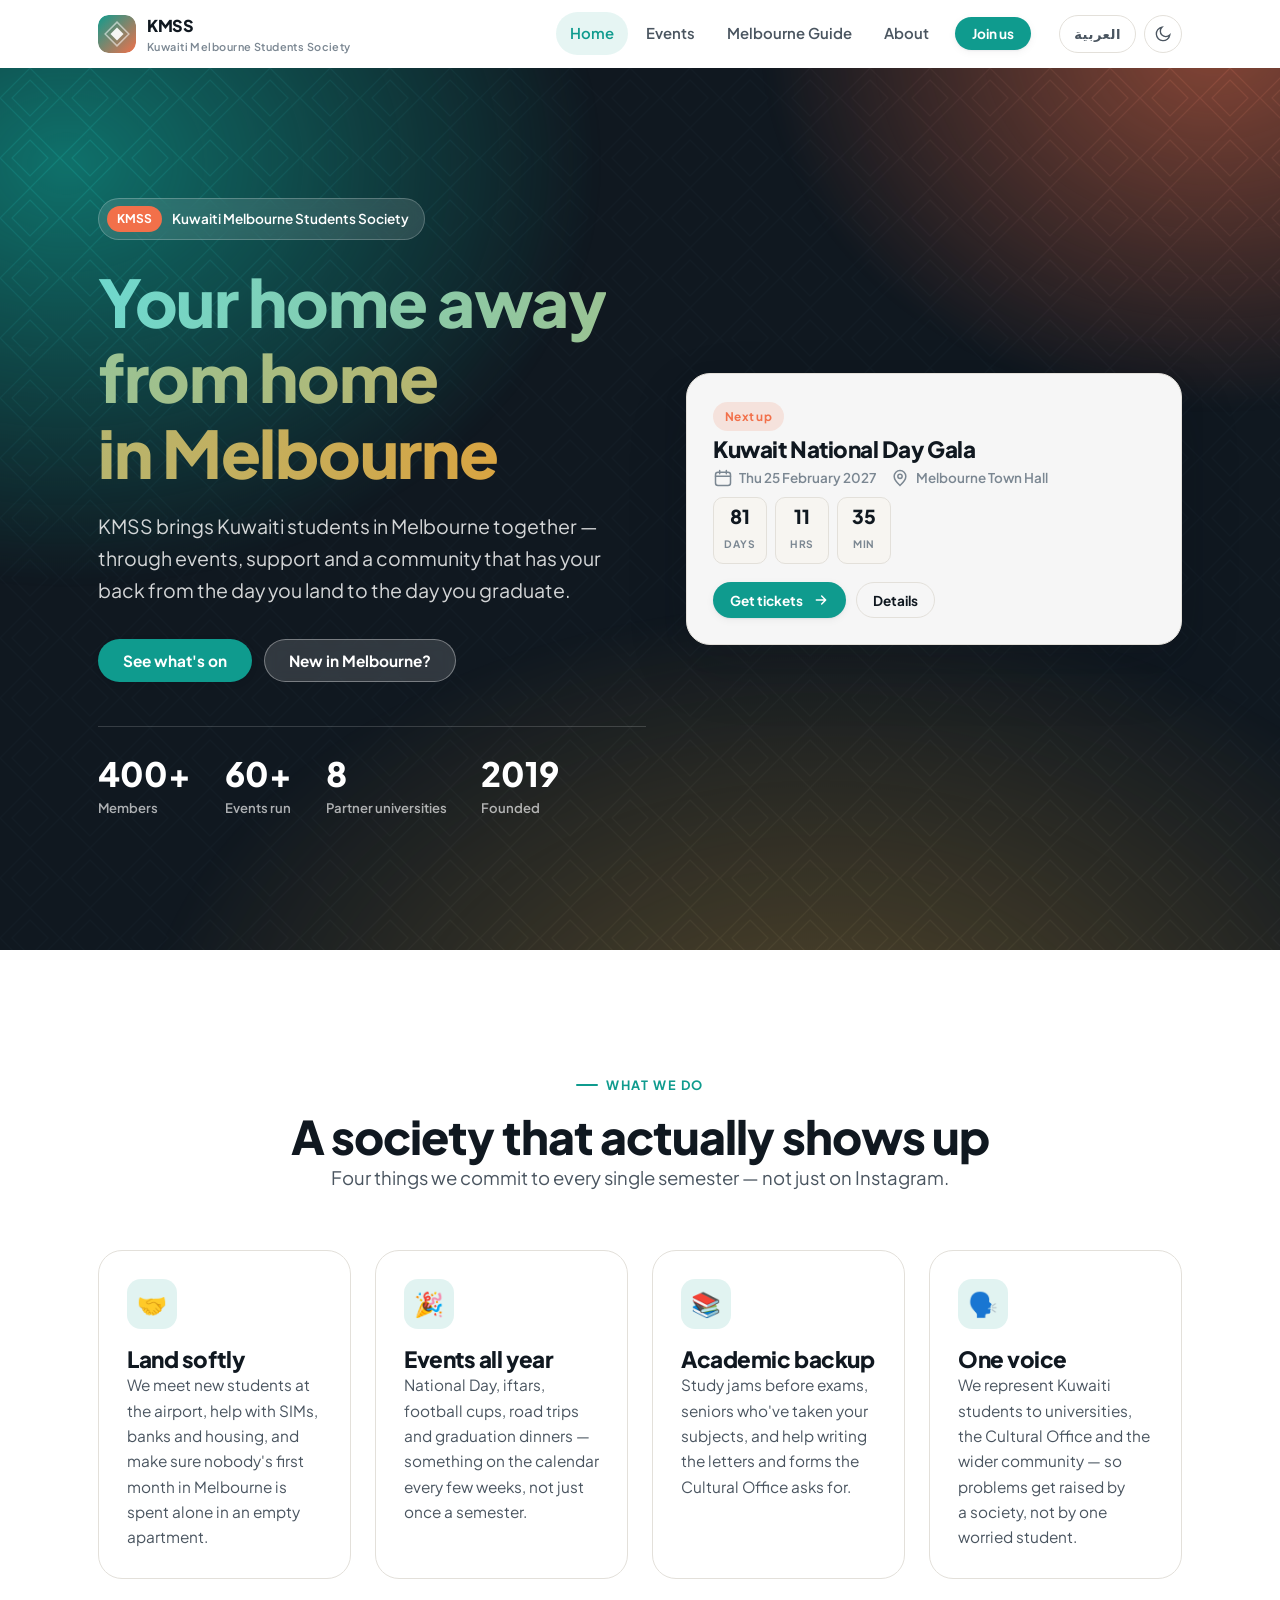
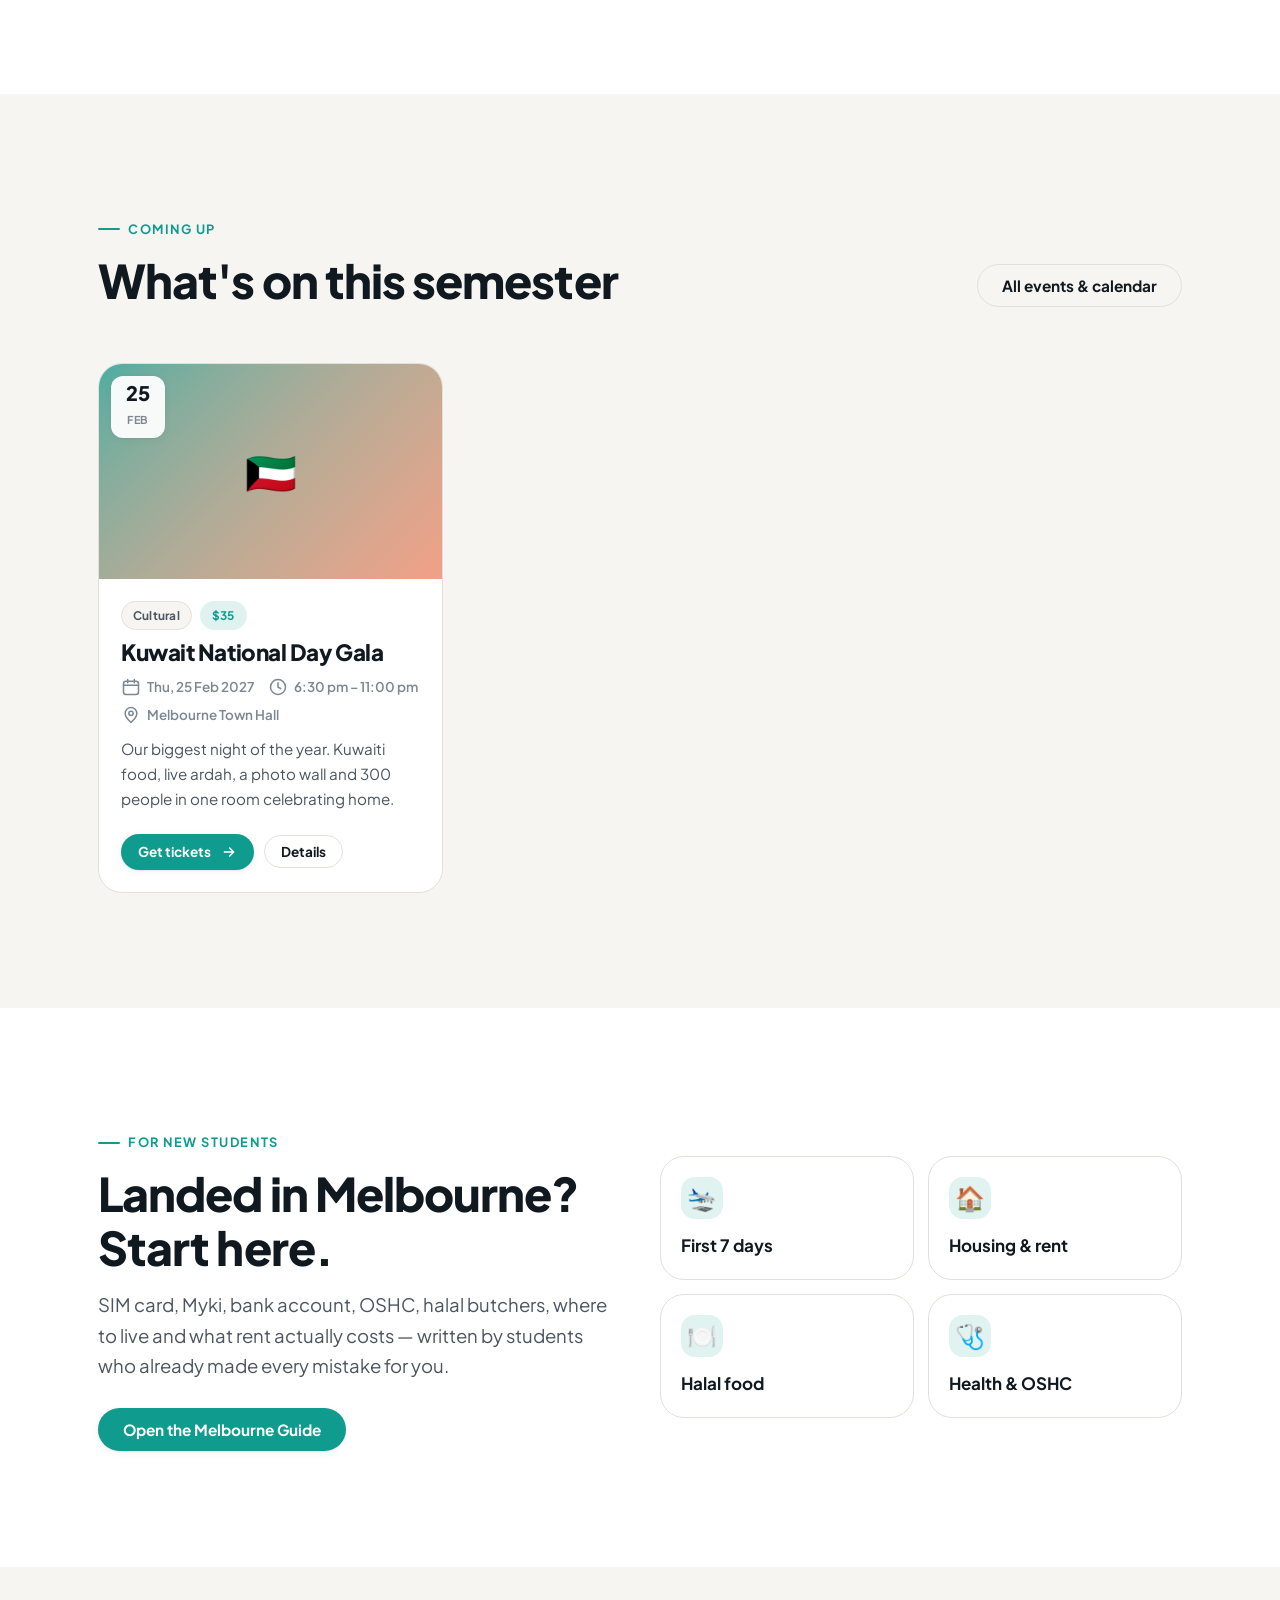
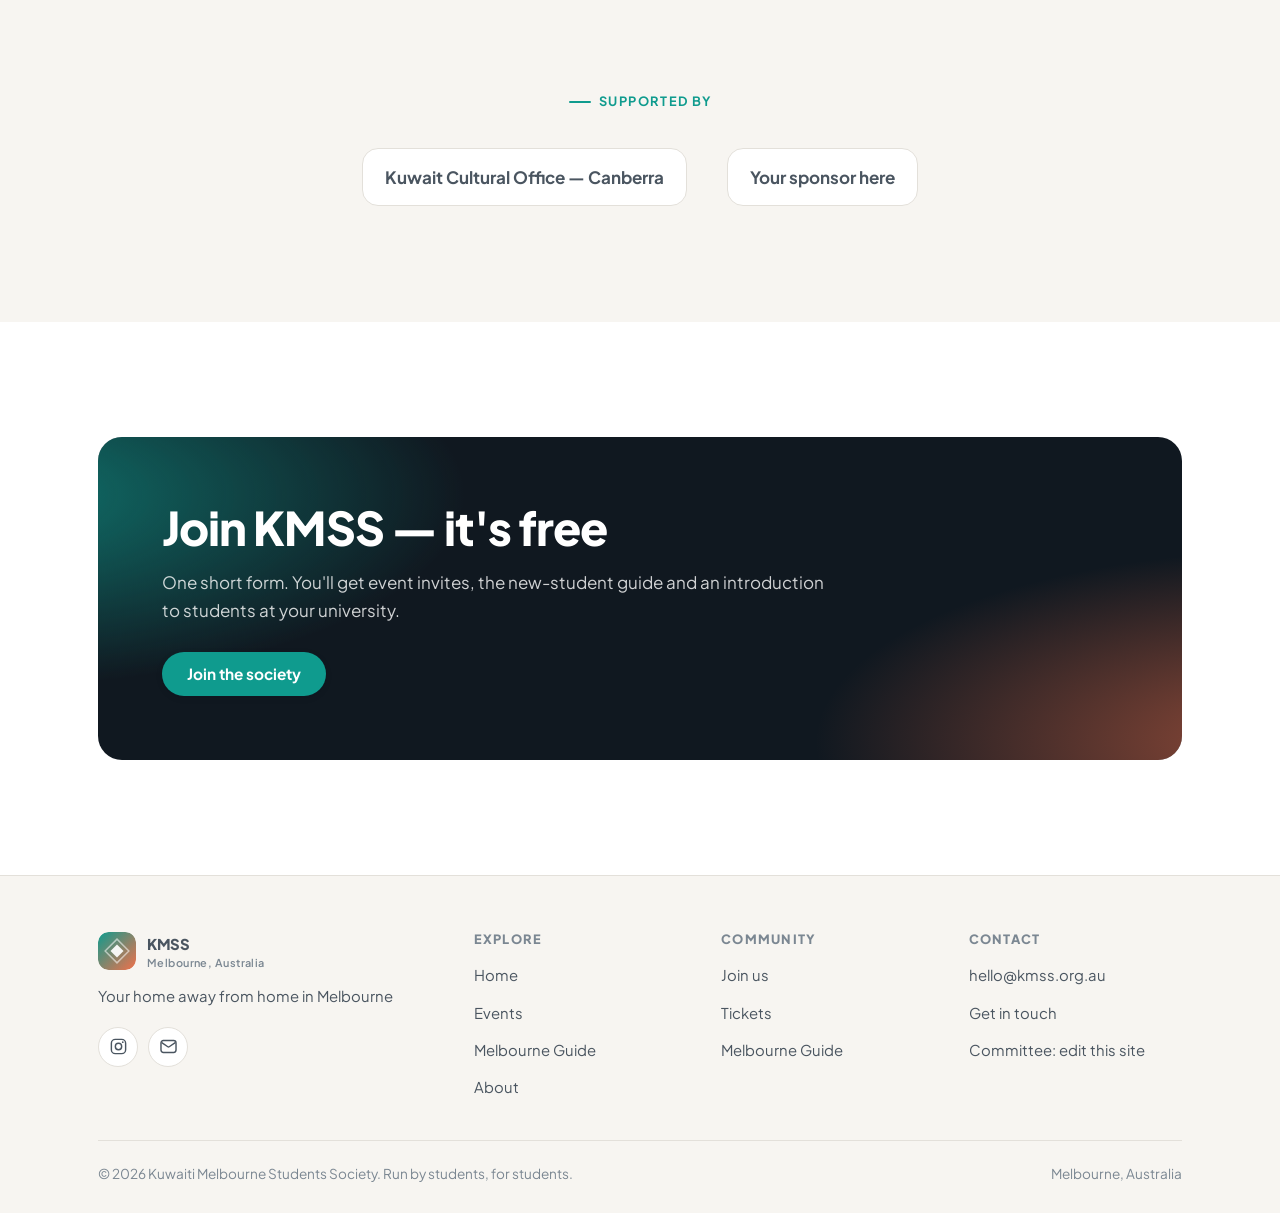
==== index.html @ f2359e79 "Build the KMSS society website A static, bilingual site for the Kuwaiti Melbourne Students Society, " ====
<!doctype html>
<html lang="en" dir="ltr">
<head>
<meta charset="utf-8">
<meta name="viewport" content="width=device-width, initial-scale=1">
<title>KMSS — Kuwaiti Melbourne Students Society</title>
<meta name="description" content="The official home of the Kuwaiti Melbourne Students Society. Events, tickets, and a full Melbourne survival guide for new Kuwaiti students.">
<meta name="theme-color" content="#0f9b8e">
<link rel="icon" href="assets/img/favicon.svg" type="image/svg+xml">
<meta property="og:type" content="website">
<meta property="og:title" content="KMSS — Kuwaiti Melbourne Students Society">
<meta property="og:description" content="Events, tickets and the Melbourne guide for Kuwaiti students. Your home away from home.">
<meta property="og:image" content="assets/img/og.svg">
<meta name="twitter:card" content="summary_large_image">
<link rel="preconnect" href="https://fonts.googleapis.com">
<link rel="preconnect" href="https://fonts.gstatic.com" crossorigin>
<link href="https://fonts.googleapis.com/css2?family=Plus+Jakarta+Sans:wght@400;600;700;800&family=IBM+Plex+Sans+Arabic:wght@400;500;600;700&display=swap" rel="stylesheet">
<link rel="stylesheet" href="assets/css/theme.css">
<link rel="stylesheet" href="assets/css/main.css">
<script>
  // Apply the saved dark/light choice before first paint so the page never flashes.
  document.documentElement.classList.add("js");
  try { var m = localStorage.getItem('kmss-theme'); if (m && m !== 'system') document.documentElement.setAttribute('data-theme', m);
        var l = localStorage.getItem('kmss-lang'); if (l) { document.documentElement.lang = l; document.documentElement.dir = l === 'ar' ? 'rtl' : 'ltr'; } } catch (e) {}
</script>
</head>
<body data-page="index">
<a class="skip" href="#main" data-i18n="nav.skip">Skip to content</a>
<header id="site-nav"></header>

<main id="main">

  <!-- ============================== HERO ============================== -->
  <section class="hero">
    <div class="hero__bg"></div>
    <div class="hero__pattern"></div>
    <div class="wrap hero__inner">
      <div>
        <span class="hero__pill"><b data-site="name">KMSS</b>
          <span data-site="fullName">Kuwaiti Melbourne Students Society</span></span>
        <h1 style="margin-top:24px">
          <span class="hl" data-site="tagline">Your home away from home in Melbourne</span>
        </h1>
        <p class="hero__lede" data-site="intro">
          KMSS brings Kuwaiti students in Melbourne together — through events, support and a community that has your back.
        </p>
        <div class="hero__cta">
          <a class="btn btn--primary" href="events.html" data-i18n="hero.cta1">See what's on</a>
          <a class="btn btn--light" href="guide.html" data-i18n="hero.cta2">New in Melbourne?</a>
        </div>
        <div class="hero__stats" id="hero-stats"></div>
      </div>
      <div class="hero__card" id="hero-next"></div>
    </div>
  </section>

  <!-- ============================ PILLARS ============================= -->
  <section class="section">
    <div class="wrap">
      <div class="section-head center">
        <span class="eyebrow" data-i18n="home.pillarsEyebrow">What we do</span>
        <h2 data-i18n="home.pillarsTitle">A society that actually shows up</h2>
        <p class="lede" data-i18n="home.pillarsLede">Four things we commit to every single semester.</p>
      </div>
      <div class="grid" id="pillars" style="grid-template-columns:repeat(auto-fit,minmax(250px,1fr))"></div>
    </div>
  </section>

  <!-- ======================== UPCOMING EVENTS ========================= -->
  <section class="section section--tint">
    <div class="wrap">
      <div class="section-head" style="display:flex;justify-content:space-between;align-items:flex-end;gap:20px;flex-wrap:wrap;max-width:none">
        <div style="max-width:56ch">
          <span class="eyebrow" data-i18n="home.upcomingEyebrow">Coming up</span>
          <h2 data-i18n="home.upcomingTitle">What's on this semester</h2>
        </div>
        <a class="btn btn--ghost" href="events.html" data-i18n="home.allEvents">All events &amp; calendar</a>
      </div>
      <div class="cards cards--3" id="home-events"></div>
    </div>
  </section>

  <!-- =========================== GUIDE TEASER ========================= -->
  <section class="section">
    <div class="wrap">
      <div class="grid reveal" style="grid-template-columns:repeat(auto-fit,minmax(300px,1fr));gap:40px;align-items:center">
        <div>
          <span class="eyebrow" data-i18n="home.guideEyebrow">For new students</span>
          <h2 data-i18n="home.guideTitle">Landed in Melbourne? Start here.</h2>
          <p class="lede" style="margin-top:16px" data-i18n="home.guideLede">
            SIM card, Myki, bank account, OSHC, halal butchers, where to live and what rent actually costs.
          </p>
          <a class="btn btn--primary" style="margin-top:26px" href="guide.html" data-i18n="home.guideCta">Open the Melbourne Guide</a>
        </div>
        <div class="grid" style="grid-template-columns:1fr 1fr;gap:14px">
          <div class="pillar" style="padding:20px"><div class="pillar__icon" style="width:42px;height:42px;margin-bottom:12px">🛬</div><b>First 7 days</b></div>
          <div class="pillar" style="padding:20px"><div class="pillar__icon" style="width:42px;height:42px;margin-bottom:12px">🏠</div><b>Housing &amp; rent</b></div>
          <div class="pillar" style="padding:20px"><div class="pillar__icon" style="width:42px;height:42px;margin-bottom:12px">🍽️</div><b>Halal food</b></div>
          <div class="pillar" style="padding:20px"><div class="pillar__icon" style="width:42px;height:42px;margin-bottom:12px">🩺</div><b>Health &amp; OSHC</b></div>
        </div>
      </div>
    </div>
  </section>

  <!-- ============================ SPONSORS ============================ -->
  <section class="section section--tint">
    <div class="wrap center">
      <span class="eyebrow" style="justify-content:center" data-i18n="home.sponsorsTitle">Supported by</span>
      <div class="sponsors" id="sponsors" style="margin-top:22px"></div>
    </div>
  </section>

  <!-- ============================== JOIN ============================== -->
  <section class="section" id="join">
    <div class="wrap">
      <div class="cta-band reveal">
        <h2 data-i18n="join.title">Join KMSS — it's free</h2>
        <p style="margin-top:14px" data-i18n="join.lede">One short form and you're in.</p>
        <div style="display:flex;gap:12px;flex-wrap:wrap;margin-top:28px">
          <a class="btn btn--primary" data-join-link target="_blank" rel="noopener" href="#" data-i18n="join.cta">Join the society</a>
          <a class="btn btn--light" data-wa-link target="_blank" rel="noopener" href="#" data-i18n="join.wa">WhatsApp group</a>
        </div>
      </div>
    </div>
  </section>

</main>

<footer id="site-footer"></footer>
<script src="assets/js/app.js"></script>
<script src="assets/js/pages.js"></script>
<script src="assets/js/events.js"></script>
</body>
</html>
---- assets/css/theme.css ----
/* ==========================================================================
   KMSS — THEME FILE
   --------------------------------------------------------------------------
   THIS IS THE ONLY FILE YOU NEED TO TOUCH TO RE-BRAND THE WHOLE SITE.
   Change a colour here and it updates every page, every button, every card.

   How to change a colour:
     1. Find the line you want below (they are all labelled).
     2. Replace the #hex code with yours.
     3. Save. Done — the whole site follows.

   Placeholder palette in use right now: deep "midnight" ink, Gulf teal,
   warm sand and a coral accent. Swap for your real brand colours anytime.
   ========================================================================== */

:root {
  /* ---- BRAND COLOURS -------------------------------------------------- */
  --brand:            #0f9b8e;   /* Main brand colour: buttons, links, highlights */
  --brand-dark:       #0a7a70;   /* Darker version, used for hover states        */
  --brand-light:      #6fd8cd;   /* Lighter version, used on dark backgrounds    */
  --accent:           #f2704a;   /* Accent / "fun" colour: badges, hover pops    */
  --accent-soft:      #ffe8e0;   /* Very light accent, for tinted backgrounds    */
  --sand:             #e9dfd0;   /* Warm neutral, section dividers & panels      */
  --gold:             #d9a441;   /* Small highlights: stars, "featured" tags     */

  /* ---- INK & SURFACES (light mode) ------------------------------------ */
  --ink:              #101820;   /* Main text colour            */
  --ink-soft:         #4a5560;   /* Secondary text / paragraphs */
  --ink-faint:        #7b8792;   /* Captions, meta, timestamps  */
  --deep:             #101820;   /* Always-dark panels (hero, call-to-action bands).
                                    Stays dark in BOTH light and dark mode.   */
  --surface:          #ffffff;   /* Page background             */
  --surface-2:        #f7f5f1;   /* Alternating section background */
  --surface-3:        #efece6;   /* Cards on tinted sections    */
  --line:             #e3e0da;   /* Borders and hairlines       */

  /* ---- TYPOGRAPHY ----------------------------------------------------- */
  --font-en: 'Plus Jakarta Sans', 'Segoe UI', system-ui, -apple-system, sans-serif;
  --font-ar: 'IBM Plex Sans Arabic', 'Segoe UI', Tahoma, sans-serif;
  --font-display: var(--font-en);   /* Headings */
  --font-body:    var(--font-en);   /* Body text */

  /* ---- SHAPE & DEPTH -------------------------------------------------- */
  --radius-sm: 10px;
  --radius:    16px;
  --radius-lg: 24px;
  --radius-pill: 999px;
  --shadow-sm: 0 1px 2px rgba(16, 24, 32, .06), 0 2px 8px rgba(16, 24, 32, .05);
  --shadow:    0 4px 12px rgba(16, 24, 32, .07), 0 12px 32px rgba(16, 24, 32, .07);
  --shadow-lg: 0 8px 24px rgba(16, 24, 32, .10), 0 24px 64px rgba(16, 24, 32, .12);
  --ring: 0 0 0 3px color-mix(in srgb, var(--brand) 28%, transparent);

  /* ---- LAYOUT --------------------------------------------------------- */
  --max: 1180px;              /* Max content width */
  --gutter: clamp(20px, 5vw, 48px);
  --section-y: clamp(64px, 9vw, 120px);
  --nav-h: 68px;

  /* ---- MOTION --------------------------------------------------------- */
  --ease: cubic-bezier(.22, .61, .36, 1);
  --dur: .28s;
}

/* ==========================================================================
   DARK MODE — automatically follows the visitor's device setting,
   and can be toggled with the moon button in the navbar.
   ========================================================================== */
:root[data-theme="dark"] {
  --brand:       #34c6b6;
  --brand-dark:  #1fa596;
  --brand-light: #8fe6db;
  --accent:      #ff8460;
  --accent-soft: #3a2620;
  --sand:        #2a2f36;
  --gold:        #e5b55c;

  --ink:         #f2f5f7;
  --ink-soft:    #b3bdc7;
  --ink-faint:   #7e8b97;
  --deep:        #070b11;
  --surface:     #0d1117;
  --surface-2:   #141a22;
  --surface-3:   #1b232d;
  --line:        #263040;

  --shadow-sm: 0 1px 2px rgba(0,0,0,.4);
  --shadow:    0 4px 14px rgba(0,0,0,.45);
  --shadow-lg: 0 16px 48px rgba(0,0,0,.55);
}

@media (prefers-color-scheme: dark) {
  :root:not([data-theme="light"]) {
    --brand:       #34c6b6;
    --brand-dark:  #1fa596;
    --brand-light: #8fe6db;
    --accent:      #ff8460;
    --accent-soft: #3a2620;
    --sand:        #2a2f36;
    --gold:        #e5b55c;

    --ink:         #f2f5f7;
    --ink-soft:    #b3bdc7;
    --ink-faint:   #7e8b97;
    --deep:        #070b11;
    --surface:     #0d1117;
    --surface-2:   #141a22;
    --surface-3:   #1b232d;
    --line:        #263040;

    --shadow-sm: 0 1px 2px rgba(0,0,0,.4);
    --shadow:    0 4px 14px rgba(0,0,0,.45);
    --shadow-lg: 0 16px 48px rgba(0,0,0,.55);
  }
}

/* When the site is switched to Arabic, headings and body use the Arabic face. */
:root[lang="ar"] {
  --font-display: var(--font-ar);
  --font-body:    var(--font-ar);
}
---- assets/css/main.css ----
/* ==========================================================================
   KMSS — main stylesheet
   You normally do NOT need to edit this file. Colours live in theme.css.
   ========================================================================== */

*, *::before, *::after { box-sizing: border-box; }
* { margin: 0; }

html {
  scroll-behavior: smooth;
  scroll-padding-top: calc(var(--nav-h) + 16px);
  -webkit-text-size-adjust: 100%;
}
@media (prefers-reduced-motion: reduce) {
  html { scroll-behavior: auto; }
  *, *::before, *::after { animation-duration: .01ms !important; transition-duration: .01ms !important; }
}

body {
  font-family: var(--font-body);
  background: var(--surface);
  color: var(--ink);
  line-height: 1.65;
  font-size: 17px;
  -webkit-font-smoothing: antialiased;
  overflow-x: hidden;
}

img, svg, video { display: block; max-width: 100%; height: auto; }
a { color: var(--brand); text-decoration: none; }
a:hover { color: var(--brand-dark); }
button, input, select, textarea { font: inherit; color: inherit; }

:focus-visible { outline: 2px solid var(--brand); outline-offset: 3px; border-radius: 4px; }

h1, h2, h3, h4 {
  font-family: var(--font-display);
  line-height: 1.15;
  letter-spacing: -.02em;
  font-weight: 800;
  text-wrap: balance;
}
h1 { font-size: clamp(2.4rem, 6vw, 4.1rem); }
h2 { font-size: clamp(1.9rem, 4vw, 2.9rem); }
h3 { font-size: clamp(1.15rem, 2vw, 1.4rem); }
p  { text-wrap: pretty; }

/* Arabic gets slightly looser lines and no negative tracking */
:root[lang="ar"] h1, :root[lang="ar"] h2, :root[lang="ar"] h3, :root[lang="ar"] h4 { letter-spacing: 0; line-height: 1.35; }
:root[lang="ar"] body { line-height: 1.9; }

/* --------------------------------------------------------------------------
   Layout helpers
   -------------------------------------------------------------------------- */
.wrap { width: 100%; max-width: var(--max); margin-inline: auto; padding-inline: var(--gutter); }
.section { padding-block: var(--section-y); }
.section--tint { background: var(--surface-2); }
.section--sand { background: linear-gradient(180deg, var(--surface) 0%, var(--surface-2) 100%); }
.stack > * + * { margin-top: 1rem; }
.center { text-align: center; }
.grid { display: grid; gap: 24px; }
.hide { display: none !important; }
.sr-only {
  position: absolute; width: 1px; height: 1px; padding: 0; overflow: hidden;
  clip: rect(0,0,0,0); white-space: nowrap; border: 0;
}

.section-head { max-width: 62ch; margin-bottom: clamp(32px, 5vw, 56px); }
.section-head.center { margin-inline: auto; }
.eyebrow {
  display: inline-flex; align-items: center; gap: 8px;
  font-size: .8rem; font-weight: 700; letter-spacing: .12em; text-transform: uppercase;
  color: var(--brand); margin-bottom: 14px;
}
:root[lang="ar"] .eyebrow { letter-spacing: 0; text-transform: none; }
.eyebrow::before { content: ""; width: 22px; height: 2px; background: currentColor; border-radius: 2px; }
.lede { color: var(--ink-soft); font-size: clamp(1.02rem, 1.6vw, 1.16rem); }

/* --------------------------------------------------------------------------
   Buttons
   -------------------------------------------------------------------------- */
.btn {
  display: inline-flex; align-items: center; justify-content: center; gap: 10px;
  padding: 13px 24px; border-radius: var(--radius-pill);
  font-weight: 700; font-size: .96rem; line-height: 1;
  border: 1.5px solid transparent; cursor: pointer;
  transition: transform var(--dur) var(--ease), background var(--dur) var(--ease),
              box-shadow var(--dur) var(--ease), color var(--dur) var(--ease), border-color var(--dur) var(--ease);
  white-space: nowrap;
}
.btn:hover { transform: translateY(-2px); }
.btn:active { transform: translateY(0); }
.btn--primary { background: var(--brand); color: #fff; box-shadow: var(--shadow-sm); }
.btn--primary:hover { background: var(--brand-dark); color: #fff; box-shadow: var(--shadow); }
.btn--accent  { background: var(--accent); color: #fff; }
.btn--accent:hover { background: var(--accent); filter: brightness(.93); color: #fff; }
.btn--ghost { background: transparent; color: var(--ink); border-color: var(--line); }
.btn--ghost:hover { border-color: var(--brand); color: var(--brand); background: color-mix(in srgb, var(--brand) 7%, transparent); }
.btn--light { background: rgba(255,255,255,.14); color: #fff; border-color: rgba(255,255,255,.35); backdrop-filter: blur(6px); }
.btn--light:hover { background: rgba(255,255,255,.24); color: #fff; }
.btn--sm { padding: 9px 16px; font-size: .85rem; }
.btn--block { width: 100%; }
.btn[disabled], .btn.is-disabled { opacity: .5; pointer-events: none; }

/* --------------------------------------------------------------------------
   Navigation
   -------------------------------------------------------------------------- */
.nav {
  position: sticky; top: 0; z-index: 100; height: var(--nav-h);
  background: color-mix(in srgb, var(--surface) 82%, transparent);
  backdrop-filter: saturate(180%) blur(14px);
  border-bottom: 1px solid transparent;
  transition: border-color var(--dur) var(--ease), background var(--dur) var(--ease);
}
.nav.is-stuck { border-bottom-color: var(--line); background: color-mix(in srgb, var(--surface) 94%, transparent); }
.nav__inner { display: flex; align-items: center; gap: 20px; height: 100%; }
.brand { display: flex; align-items: center; gap: 11px; font-weight: 800; color: var(--ink); font-size: 1.02rem; letter-spacing: -.02em; }
.brand:hover { color: var(--ink); }
.brand__mark { width: 38px; height: 38px; flex: 0 0 38px; border-radius: 11px; }
.brand__text small { display: block; font-size: .68rem; font-weight: 600; color: var(--ink-faint); letter-spacing: .04em; line-height: 1.3; }

.nav__links { display: flex; align-items: center; gap: 4px; margin-inline-start: auto; }
.nav__link {
  padding: 9px 14px; border-radius: var(--radius-pill); font-weight: 600; font-size: .93rem;
  color: var(--ink-soft); transition: color var(--dur) var(--ease), background var(--dur) var(--ease);
}
.nav__link:hover { color: var(--ink); background: var(--surface-2); }
.nav__link.is-active { color: var(--brand); background: color-mix(in srgb, var(--brand) 10%, transparent); }
.nav__tools { display: flex; align-items: center; gap: 8px; margin-inline-start: 8px; }

.icon-btn {
  display: inline-grid; place-items: center; width: 38px; height: 38px;
  border-radius: var(--radius-pill); border: 1px solid var(--line);
  background: var(--surface); color: var(--ink-soft); cursor: pointer;
  transition: all var(--dur) var(--ease);
}
.icon-btn:hover { color: var(--brand); border-color: var(--brand); }
.icon-btn--lang { width: auto; padding-inline: 14px; font-weight: 700; font-size: .82rem; letter-spacing: .04em; }

.nav__burger { display: none; }

/* On narrow phones the long society name pushes the navbar to three lines. */
@media (max-width: 620px) {
  .brand__text small { display: none; }
  .brand { font-size: .98rem; }
}

@media (max-width: 900px) {
  .nav__burger { display: inline-grid; }
  .nav__links {
    position: fixed; inset: var(--nav-h) 0 auto 0;
    flex-direction: column; align-items: stretch; gap: 2px;
    background: var(--surface); border-bottom: 1px solid var(--line);
    padding: 14px var(--gutter) 22px; box-shadow: var(--shadow);
    transform: translateY(-8px); opacity: 0; pointer-events: none;
    transition: opacity var(--dur) var(--ease), transform var(--dur) var(--ease);
    max-height: calc(100dvh - var(--nav-h)); overflow-y: auto;
  }
  .nav__links.is-open { transform: translateY(0); opacity: 1; pointer-events: auto; }
  .nav__link { padding: 13px 14px; font-size: 1rem; }
  .nav__tools { margin-inline-start: auto; }
}

/* --------------------------------------------------------------------------
   Hero
   -------------------------------------------------------------------------- */
.hero { position: relative; overflow: hidden; background: var(--deep); color: #fff; isolation: isolate; }
.hero__bg { position: absolute; inset: 0; z-index: -2; }
.hero__bg::before {
  content: ""; position: absolute; inset: -20%;
  background:
    radial-gradient(48% 55% at 18% 22%, color-mix(in srgb, var(--brand) 68%, transparent) 0%, transparent 62%),
    radial-gradient(42% 50% at 82% 12%, color-mix(in srgb, var(--accent) 52%, transparent) 0%, transparent 60%),
    radial-gradient(60% 60% at 60% 96%, color-mix(in srgb, var(--gold) 34%, transparent) 0%, transparent 64%);
  filter: blur(6px);
  animation: drift 26s var(--ease) infinite alternate;
}
@keyframes drift {
  0%   { transform: translate3d(0,0,0) scale(1); }
  100% { transform: translate3d(-4%, 3%, 0) scale(1.12); }
}
/* Subtle geometric pattern overlay — nods to Gulf tilework without shouting */
.hero__pattern {
  position: absolute; inset: 0; z-index: -1; opacity: .16; mix-blend-mode: overlay;
  background-image: url("data:image/svg+xml,%3Csvg xmlns='http://www.w3.org/2000/svg' width='60' height='60' viewBox='0 0 60 60'%3E%3Cg fill='none' stroke='%23ffffff' stroke-width='1.1'%3E%3Cpath d='M30 0 60 30 30 60 0 30z'/%3E%3Cpath d='M30 12 48 30 30 48 12 30z'/%3E%3C/g%3E%3C/svg%3E");
}
.hero__inner {
  position: relative; display: grid; gap: 40px; align-items: center;
  padding-block: clamp(72px, 11vw, 130px);
  grid-template-columns: minmax(0, 1.05fr) minmax(0, .95fr);
}
@media (max-width: 900px) { .hero__inner { grid-template-columns: 1fr; padding-block: 64px 72px; } }

.hero h1 { color: #fff; }
.hero h1 .hl {
  background: linear-gradient(100deg, var(--brand-light), var(--gold));
  -webkit-background-clip: text; background-clip: text; color: transparent;
}
.hero__lede { color: rgba(255,255,255,.82); font-size: clamp(1.05rem, 1.8vw, 1.22rem); max-width: 54ch; margin-top: 20px; }
.hero__cta { display: flex; flex-wrap: wrap; gap: 12px; margin-top: 32px; }
.hero__pill {
  display: inline-flex; align-items: center; gap: 10px; padding: 7px 15px 7px 8px;
  border-radius: var(--radius-pill); background: rgba(255,255,255,.12);
  border: 1px solid rgba(255,255,255,.22); font-size: .85rem; font-weight: 600; color: #fff;
  backdrop-filter: blur(8px);
}
:root[dir="rtl"] .hero__pill { padding: 7px 8px 7px 15px; }
.hero__pill b { background: var(--accent); color: #fff; padding: 3px 10px; border-radius: var(--radius-pill); font-size: .75rem; }

.hero__stats { display: flex; flex-wrap: wrap; gap: 12px 34px; margin-top: 44px; padding-top: 28px; border-top: 1px solid rgba(255,255,255,.16); }
.hero__stat b { display: block; font-family: var(--font-display); font-size: clamp(1.6rem, 3vw, 2.1rem); font-weight: 800; color: #fff; line-height: 1.1; }
.hero__stat span { font-size: .82rem; color: rgba(255,255,255,.66); font-weight: 600; }

/* Floating "next event" card in hero */
.hero__card {
  background: color-mix(in srgb, var(--surface) 96%, transparent); color: var(--ink);
  border-radius: var(--radius-lg); padding: 26px; box-shadow: var(--shadow-lg);
  border: 1px solid var(--line); animation: floaty 7s ease-in-out infinite alternate;
}
@keyframes floaty { from { transform: translateY(0); } to { transform: translateY(-12px); } }
.hero__card h3 { margin-block: 6px 4px; }

/* --------------------------------------------------------------------------
   Cards
   -------------------------------------------------------------------------- */
.card {
  background: var(--surface); border: 1px solid var(--line); border-radius: var(--radius-lg);
  overflow: hidden; display: flex; flex-direction: column;
  transition: transform var(--dur) var(--ease), box-shadow var(--dur) var(--ease), border-color var(--dur) var(--ease);
}
.card:hover { transform: translateY(-5px); box-shadow: var(--shadow); border-color: color-mix(in srgb, var(--brand) 40%, var(--line)); }
.card__body { padding: 22px; display: flex; flex-direction: column; gap: 10px; flex: 1; }
.card__foot { padding: 0 22px 22px; display: flex; gap: 10px; flex-wrap: wrap; align-items: center; }
.card__media { position: relative; aspect-ratio: 16 / 10; background: var(--surface-3); overflow: hidden; }
.card__media img { width: 100%; height: 100%; object-fit: cover; transition: transform .5s var(--ease); }
.card:hover .card__media img { transform: scale(1.05); }
.card__meta { display: flex; flex-wrap: wrap; gap: 6px 14px; font-size: .84rem; color: var(--ink-faint); font-weight: 600; }
.card__meta span { display: inline-flex; align-items: center; gap: 6px; }

/* Pillar cards (What we do) */
.pillar { padding: 28px; border-radius: var(--radius-lg); background: var(--surface); border: 1px solid var(--line); transition: all var(--dur) var(--ease); }
.pillar:hover { transform: translateY(-4px); box-shadow: var(--shadow); }
.pillar__icon {
  width: 50px; height: 50px; border-radius: 14px; display: grid; place-items: center; margin-bottom: 18px;
  background: color-mix(in srgb, var(--brand) 12%, transparent); color: var(--brand); font-size: 1.5rem;
}
.pillar p { color: var(--ink-soft); font-size: .96rem; }

/* Date chip */
.datechip {
  position: absolute; inset-block-start: 12px; inset-inline-start: 12px; z-index: 2;
  background: color-mix(in srgb, var(--surface) 94%, transparent); backdrop-filter: blur(8px);
  border-radius: 12px; padding: 7px 11px; text-align: center; box-shadow: var(--shadow-sm); min-width: 54px;
}
.datechip b { display: block; font-size: 1.25rem; font-weight: 800; line-height: 1; font-family: var(--font-display); }
.datechip span { font-size: .68rem; font-weight: 700; text-transform: uppercase; letter-spacing: .08em; color: var(--ink-faint); }

/* Tags & badges */
.tag {
  display: inline-flex; align-items: center; gap: 5px; padding: 4px 11px; border-radius: var(--radius-pill);
  font-size: .74rem; font-weight: 700; letter-spacing: .02em;
  background: var(--surface-2); color: var(--ink-soft); border: 1px solid var(--line);
}
.tag--brand  { background: color-mix(in srgb, var(--brand) 13%, transparent);  color: var(--brand);  border-color: transparent; }
.tag--accent { background: color-mix(in srgb, var(--accent) 15%, transparent); color: var(--accent); border-color: transparent; }
.tag--gold   { background: color-mix(in srgb, var(--gold) 18%, transparent);   color: var(--gold);   border-color: transparent; }
.tag--free   { background: color-mix(in srgb, var(--brand) 90%, #fff);         color: #fff;          border-color: transparent; }
.tag--soldout{ background: var(--surface-3); color: var(--ink-faint); border-color: var(--line); }

/* --------------------------------------------------------------------------
   Events page: toolbar, tabs, list, calendar
   -------------------------------------------------------------------------- */
.tabs { display: inline-flex; gap: 4px; padding: 5px; background: var(--surface-2); border-radius: var(--radius-pill); border: 1px solid var(--line); flex-wrap: wrap; }
.tab {
  padding: 9px 20px; border-radius: var(--radius-pill); border: 0; background: transparent;
  font-weight: 700; font-size: .9rem; color: var(--ink-soft); cursor: pointer;
  transition: all var(--dur) var(--ease);
}
.tab:hover { color: var(--ink); }
.tab.is-active { background: var(--surface); color: var(--brand); box-shadow: var(--shadow-sm); }

.toolbar { display: flex; flex-wrap: wrap; gap: 12px; align-items: center; justify-content: space-between; margin-bottom: 28px; }
.field {
  display: flex; align-items: center; gap: 9px; padding: 10px 16px;
  border: 1px solid var(--line); border-radius: var(--radius-pill); background: var(--surface);
  transition: border-color var(--dur) var(--ease), box-shadow var(--dur) var(--ease);
}
.field:focus-within { border-color: var(--brand); box-shadow: var(--ring); }
.field input, .field select { border: 0; background: transparent; outline: 0; font-size: .93rem; min-width: 0; }
.field input { width: min(240px, 44vw); }
.field select { cursor: pointer; font-weight: 600; }

.cards { display: grid; gap: 24px; grid-template-columns: repeat(auto-fill, minmax(300px, 1fr)); }
.cards--3 { grid-template-columns: repeat(auto-fill, minmax(310px, 1fr)); }

/* Featured event — wide card */
.card--wide {
  grid-column: 1 / -1; display: grid;
  grid-template-columns: minmax(0, 42%) minmax(0, 1fr);
  grid-template-rows: 1fr auto;
}
.card--wide .card__media { grid-row: 1 / -1; aspect-ratio: auto; min-height: 280px; }
.card--wide .card__body { grid-column: 2; padding: 32px 32px 0; justify-content: center; }
.card--wide .card__foot { grid-column: 2; padding: 20px 32px 32px; }
@media (max-width: 760px) {
  .card--wide { grid-template-columns: 1fr; grid-template-rows: auto auto auto; }
  .card--wide .card__media { grid-row: auto; aspect-ratio: 16/10; min-height: 0; }
  .card--wide .card__body { grid-column: 1; padding: 22px 22px 0; }
  .card--wide .card__foot { grid-column: 1; padding: 16px 22px 22px; }
}

.countdown { display: flex; gap: 8px; margin-top: 4px; }
.countdown div { background: var(--surface-2); border: 1px solid var(--line); border-radius: 10px; padding: 8px 10px; text-align: center; min-width: 54px; }
.countdown b { display: block; font-family: var(--font-display); font-size: 1.2rem; font-weight: 800; line-height: 1.1; }
.countdown span { font-size: .64rem; font-weight: 700; text-transform: uppercase; letter-spacing: .08em; color: var(--ink-faint); }
:root[lang="ar"] .countdown span { text-transform: none; letter-spacing: 0; }

/* Calendar */
.cal { border: 1px solid var(--line); border-radius: var(--radius-lg); overflow: hidden; background: var(--surface); }
.cal__head { display: flex; align-items: center; justify-content: space-between; gap: 12px; padding: 16px 20px; border-bottom: 1px solid var(--line); background: var(--surface-2); }
.cal__title { font-family: var(--font-display); font-weight: 800; font-size: 1.15rem; }
.cal__grid { display: grid; grid-template-columns: repeat(7, 1fr); }
.cal__dow { padding: 11px 6px; text-align: center; font-size: .72rem; font-weight: 800; letter-spacing: .06em; text-transform: uppercase; color: var(--ink-faint); border-bottom: 1px solid var(--line); }
:root[lang="ar"] .cal__dow { text-transform: none; letter-spacing: 0; }
.cal__cell {
  min-height: 104px; padding: 8px; border-inline-end: 1px solid var(--line); border-block-end: 1px solid var(--line);
  display: flex; flex-direction: column; gap: 5px; background: var(--surface);
}
.cal__cell:nth-child(7n) { border-inline-end: 0; }
.cal__cell.is-out { background: var(--surface-2); opacity: .55; }
.cal__cell.is-today .cal__num { background: var(--brand); color: #fff; }
.cal__num { font-size: .8rem; font-weight: 700; width: 26px; height: 26px; display: grid; place-items: center; border-radius: 50%; color: var(--ink-soft); }
.cal__ev {
  font-size: .72rem; font-weight: 700; line-height: 1.3; padding: 4px 7px; border-radius: 7px; cursor: pointer;
  background: color-mix(in srgb, var(--brand) 14%, transparent); color: var(--brand);
  border: 0; text-align: start; width: 100%;
  overflow: hidden; text-overflow: ellipsis; white-space: nowrap;
  transition: background var(--dur) var(--ease);
}
.cal__ev:hover { background: color-mix(in srgb, var(--brand) 26%, transparent); }
.cal__ev.is-past { background: var(--surface-3); color: var(--ink-faint); }
@media (max-width: 640px) {
  .cal__cell { min-height: 68px; padding: 4px; }
  .cal__ev { font-size: 0; padding: 0; height: 6px; border-radius: 3px; }
  .cal__num { width: 22px; height: 22px; font-size: .72rem; }
}

/* Timeline for past events grouped by year */
.year-head { display: flex; align-items: center; gap: 16px; margin: 44px 0 22px; }
.year-head:first-child { margin-top: 0; }
.year-head b { font-family: var(--font-display); font-size: 1.6rem; font-weight: 800; }
.year-head hr { flex: 1; border: 0; border-top: 1px solid var(--line); }
.year-head .tag { flex: none; }

/* Empty state */
.empty { text-align: center; padding: 64px 20px; color: var(--ink-faint); border: 1.5px dashed var(--line); border-radius: var(--radius-lg); }
.empty b { display: block; font-size: 1.1rem; color: var(--ink); margin-bottom: 6px; font-family: var(--font-display); }

/* --------------------------------------------------------------------------
   Modal (event details)
   -------------------------------------------------------------------------- */
.modal { border: 0; padding: 0; background: transparent; max-width: min(680px, 94vw); width: 100%; }
.modal::backdrop { background: rgba(10, 14, 20, .62); backdrop-filter: blur(4px); }
.modal[open] .modal__box { animation: pop .3s var(--ease); }
@keyframes pop { from { opacity: 0; transform: translateY(14px) scale(.98); } }
.modal__box { background: var(--surface); color: var(--ink); border-radius: var(--radius-lg); overflow: hidden; box-shadow: var(--shadow-lg); max-height: 88dvh; overflow-y: auto; }
.modal__media { aspect-ratio: 16/8; background: var(--surface-3); }
.modal__media img { width: 100%; height: 100%; object-fit: cover; }
.modal__body { padding: 26px; display: flex; flex-direction: column; gap: 14px; }
.modal__close { position: absolute; inset-block-start: 14px; inset-inline-end: 14px; z-index: 3; background: color-mix(in srgb, var(--surface) 88%, transparent); }
.modal__wrapper { position: relative; }
.deets { display: grid; gap: 10px; }
.deet { display: flex; gap: 12px; align-items: flex-start; font-size: .94rem; }
.deet svg { flex: 0 0 20px; color: var(--brand); margin-top: 3px; }
.deet b { display: block; font-size: .76rem; text-transform: uppercase; letter-spacing: .07em; color: var(--ink-faint); }
:root[lang="ar"] .deet b { text-transform: none; letter-spacing: 0; }

/* --------------------------------------------------------------------------
   Melbourne guide
   -------------------------------------------------------------------------- */
.guide-layout { display: grid; gap: 32px; grid-template-columns: 240px minmax(0, 1fr); align-items: start; }
@media (max-width: 900px) { .guide-layout { grid-template-columns: 1fr; } }
.guide-nav { position: sticky; top: calc(var(--nav-h) + 24px); display: flex; flex-direction: column; gap: 2px; }
@media (max-width: 900px) { .guide-nav { position: static; flex-direction: row; flex-wrap: wrap; } }
.guide-nav button {
  text-align: start; padding: 10px 14px; border-radius: var(--radius-sm); border: 0; background: transparent;
  font-weight: 600; font-size: .92rem; color: var(--ink-soft); cursor: pointer; display: flex; gap: 10px; align-items: center;
  transition: all var(--dur) var(--ease);
}
.guide-nav button:hover { background: var(--surface-2); color: var(--ink); }
.guide-nav button.is-active { background: color-mix(in srgb, var(--brand) 12%, transparent); color: var(--brand); }

.guide-cat { scroll-margin-top: calc(var(--nav-h) + 24px); }
.guide-cat + .guide-cat { margin-top: 52px; }
.guide-cat__head { display: flex; align-items: center; gap: 14px; margin-bottom: 8px; }
.guide-cat__icon { width: 44px; height: 44px; border-radius: 13px; display: grid; place-items: center; font-size: 1.35rem; background: color-mix(in srgb, var(--brand) 12%, transparent); }
.guide-items { display: grid; gap: 14px; margin-top: 22px; }
.gitem { border: 1px solid var(--line); border-radius: var(--radius); background: var(--surface); overflow: hidden; }
.gitem summary {
  list-style: none; cursor: pointer; padding: 16px 20px; display: flex; align-items: center; gap: 12px;
  font-weight: 700; transition: background var(--dur) var(--ease);
}
.gitem summary::-webkit-details-marker { display: none; }
.gitem summary:hover { background: var(--surface-2); }
.gitem summary .chev { margin-inline-start: auto; transition: transform var(--dur) var(--ease); color: var(--ink-faint); flex: none; }
.gitem[open] summary .chev { transform: rotate(180deg); }
.gitem__body { padding: 0 20px 20px; color: var(--ink-soft); display: grid; gap: 12px; }
.gitem__body ul { margin: 0; padding-inline-start: 20px; display: grid; gap: 6px; }
.gitem__links { display: flex; flex-wrap: wrap; gap: 8px; }

.checklist { display: grid; gap: 10px; counter-reset: step; }
.checklist li {
  list-style: none; display: flex; gap: 14px; align-items: flex-start;
  padding: 14px 18px; border: 1px solid var(--line); border-radius: var(--radius); background: var(--surface);
}
.checklist li::before {
  counter-increment: step; content: counter(step);
  flex: 0 0 28px; height: 28px; border-radius: 50%; display: grid; place-items: center;
  background: var(--brand); color: #fff; font-weight: 800; font-size: .82rem;
}
.checklist b { display: block; }
.checklist p { font-size: .92rem; color: var(--ink-soft); }

/* --------------------------------------------------------------------------
   People / committee
   -------------------------------------------------------------------------- */
.people { display: grid; gap: 22px; grid-template-columns: repeat(auto-fill, minmax(200px, 1fr)); }
.person { text-align: center; }
.person__avatar {
  width: 108px; height: 108px; border-radius: 50%; margin: 0 auto 14px; object-fit: cover;
  background: linear-gradient(135deg, var(--brand), var(--accent));
  display: grid; place-items: center; color: #fff; font-family: var(--font-display);
  font-size: 2rem; font-weight: 800; border: 3px solid var(--surface); box-shadow: var(--shadow-sm);
}
.person b { display: block; font-size: 1rem; }
.person span { font-size: .86rem; color: var(--brand); font-weight: 600; }
.person small { display: block; font-size: .82rem; color: var(--ink-faint); margin-top: 4px; }

/* FAQ */
.faq { display: grid; gap: 10px; max-width: 800px; margin-inline: auto; }

/* --------------------------------------------------------------------------
   CTA band, sponsors, footer
   -------------------------------------------------------------------------- */
.cta-band {
  position: relative; overflow: hidden; border-radius: var(--radius-lg);
  background: var(--deep); color: #fff; padding: clamp(36px, 6vw, 64px); isolation: isolate;
}
.cta-band::before {
  content: ""; position: absolute; inset: -30%; z-index: -1;
  background:
    radial-gradient(45% 60% at 12% 30%, color-mix(in srgb, var(--brand) 72%, transparent), transparent 62%),
    radial-gradient(45% 60% at 88% 78%, color-mix(in srgb, var(--accent) 58%, transparent), transparent 62%);
}
.cta-band h2 { color: #fff; }
.cta-band p { color: rgba(255,255,255,.8); max-width: 56ch; }

.sponsors { display: flex; flex-wrap: wrap; gap: 18px 40px; align-items: center; justify-content: center; }
.sponsor { display: grid; place-items: center; padding: 14px 22px; border-radius: var(--radius); background: var(--surface); border: 1px solid var(--line); font-weight: 700; color: var(--ink-soft); min-width: 150px; transition: all var(--dur) var(--ease); }
.sponsor:hover { color: var(--brand); border-color: var(--brand); transform: translateY(-3px); }

.footer { background: var(--surface-2); border-top: 1px solid var(--line); padding-block: 56px 28px; margin-top: 0; }
.footer__grid { display: grid; gap: 34px; grid-template-columns: 1.6fr repeat(3, 1fr); }
@media (max-width: 820px) { .footer__grid { grid-template-columns: 1fr 1fr; } }
@media (max-width: 480px) { .footer__grid { grid-template-columns: 1fr; } }
.footer h4 { font-size: .8rem; text-transform: uppercase; letter-spacing: .1em; color: var(--ink-faint); margin-bottom: 14px; }
:root[lang="ar"] .footer h4 { text-transform: none; letter-spacing: 0; }
.footer ul { list-style: none; padding: 0; display: grid; gap: 9px; }
.footer a { color: var(--ink-soft); font-size: .93rem; }
.footer a:hover { color: var(--brand); }
.footer__bottom { margin-top: 40px; padding-top: 22px; border-top: 1px solid var(--line); display: flex; flex-wrap: wrap; gap: 12px; justify-content: space-between; font-size: .85rem; color: var(--ink-faint); }
.socials { display: flex; gap: 10px; }
.socials a {
  width: 40px; height: 40px; border-radius: 50%; display: grid; place-items: center;
  background: var(--surface); border: 1px solid var(--line); color: var(--ink-soft);
  transition: all var(--dur) var(--ease);
}
.socials a:hover { background: var(--brand); border-color: var(--brand); color: #fff; transform: translateY(-3px); }

/* Newsletter / join form */
.joinform { display: flex; gap: 10px; flex-wrap: wrap; margin-top: 22px; }
.joinform .field { flex: 1 1 240px; }
.form-note { font-size: .82rem; color: var(--ink-faint); margin-top: 10px; }

/* --------------------------------------------------------------------------
   Scroll reveal + toast
   -------------------------------------------------------------------------- */
/* Only hide elements if JavaScript is actually running — otherwise the page
   would be blank for anyone with JS off or a script that failed to load. */
.js .reveal { opacity: 0; transform: translateY(18px); transition: opacity .7s var(--ease), transform .7s var(--ease); }
.js .reveal.is-in { opacity: 1; transform: none; }
@media (prefers-reduced-motion: reduce) { .reveal { opacity: 1; transform: none; } }

.toast {
  position: fixed; inset-block-end: 24px; inset-inline: auto; left: 50%; transform: translateX(-50%) translateY(20px);
  background: var(--ink); color: var(--surface); padding: 12px 22px; border-radius: var(--radius-pill);
  font-weight: 600; font-size: .9rem; box-shadow: var(--shadow-lg); z-index: 200;
  opacity: 0; pointer-events: none; transition: all var(--dur) var(--ease);
}
.toast.is-on { opacity: 1; transform: translateX(-50%) translateY(0); }

/* Skip link */
.skip { position: absolute; inset-block-start: -60px; inset-inline-start: 12px; z-index: 300; background: var(--brand); color: #fff; padding: 10px 18px; border-radius: 0 0 12px 12px; font-weight: 700; }
.skip:focus { inset-block-start: 0; color: #fff; }

/* Data-loading error banner */
.databanner { background: var(--accent-soft); border: 1px solid var(--accent); color: var(--ink); padding: 14px 18px; border-radius: var(--radius); font-size: .92rem; margin-bottom: 20px; }
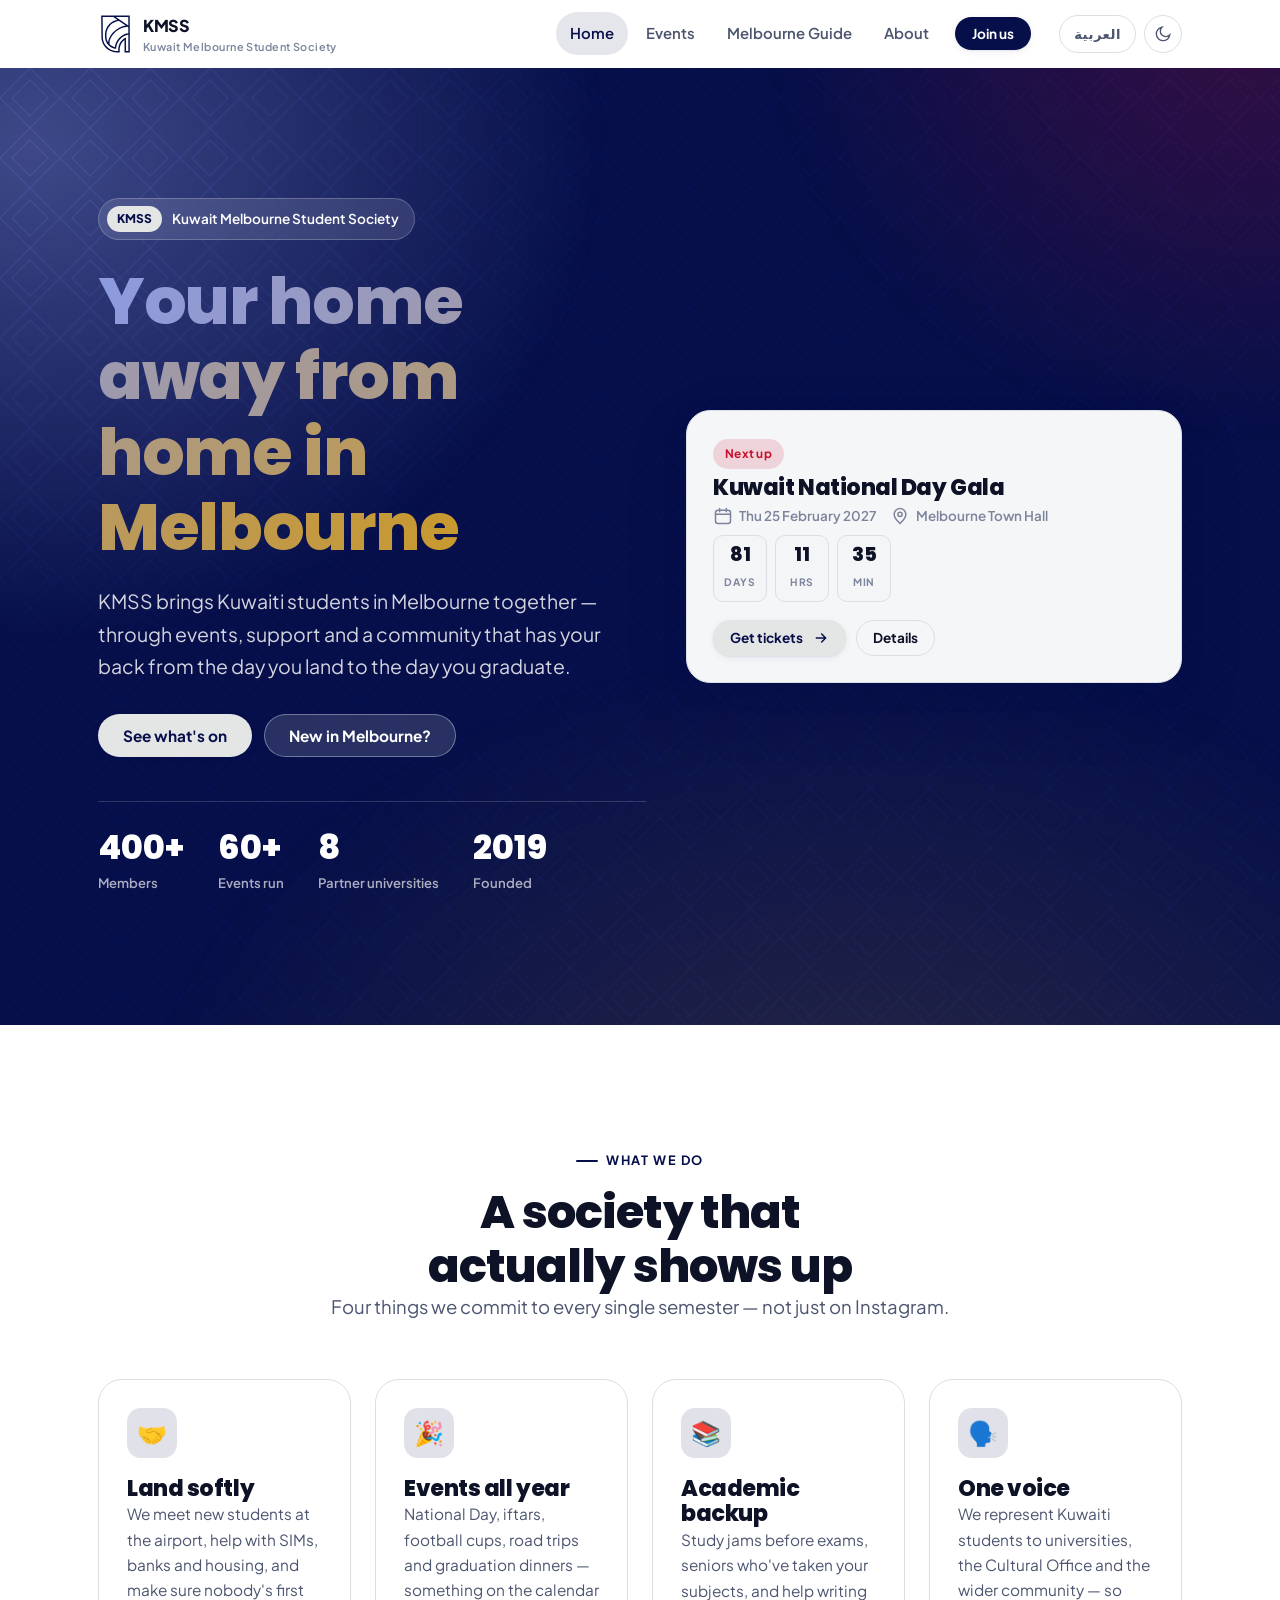
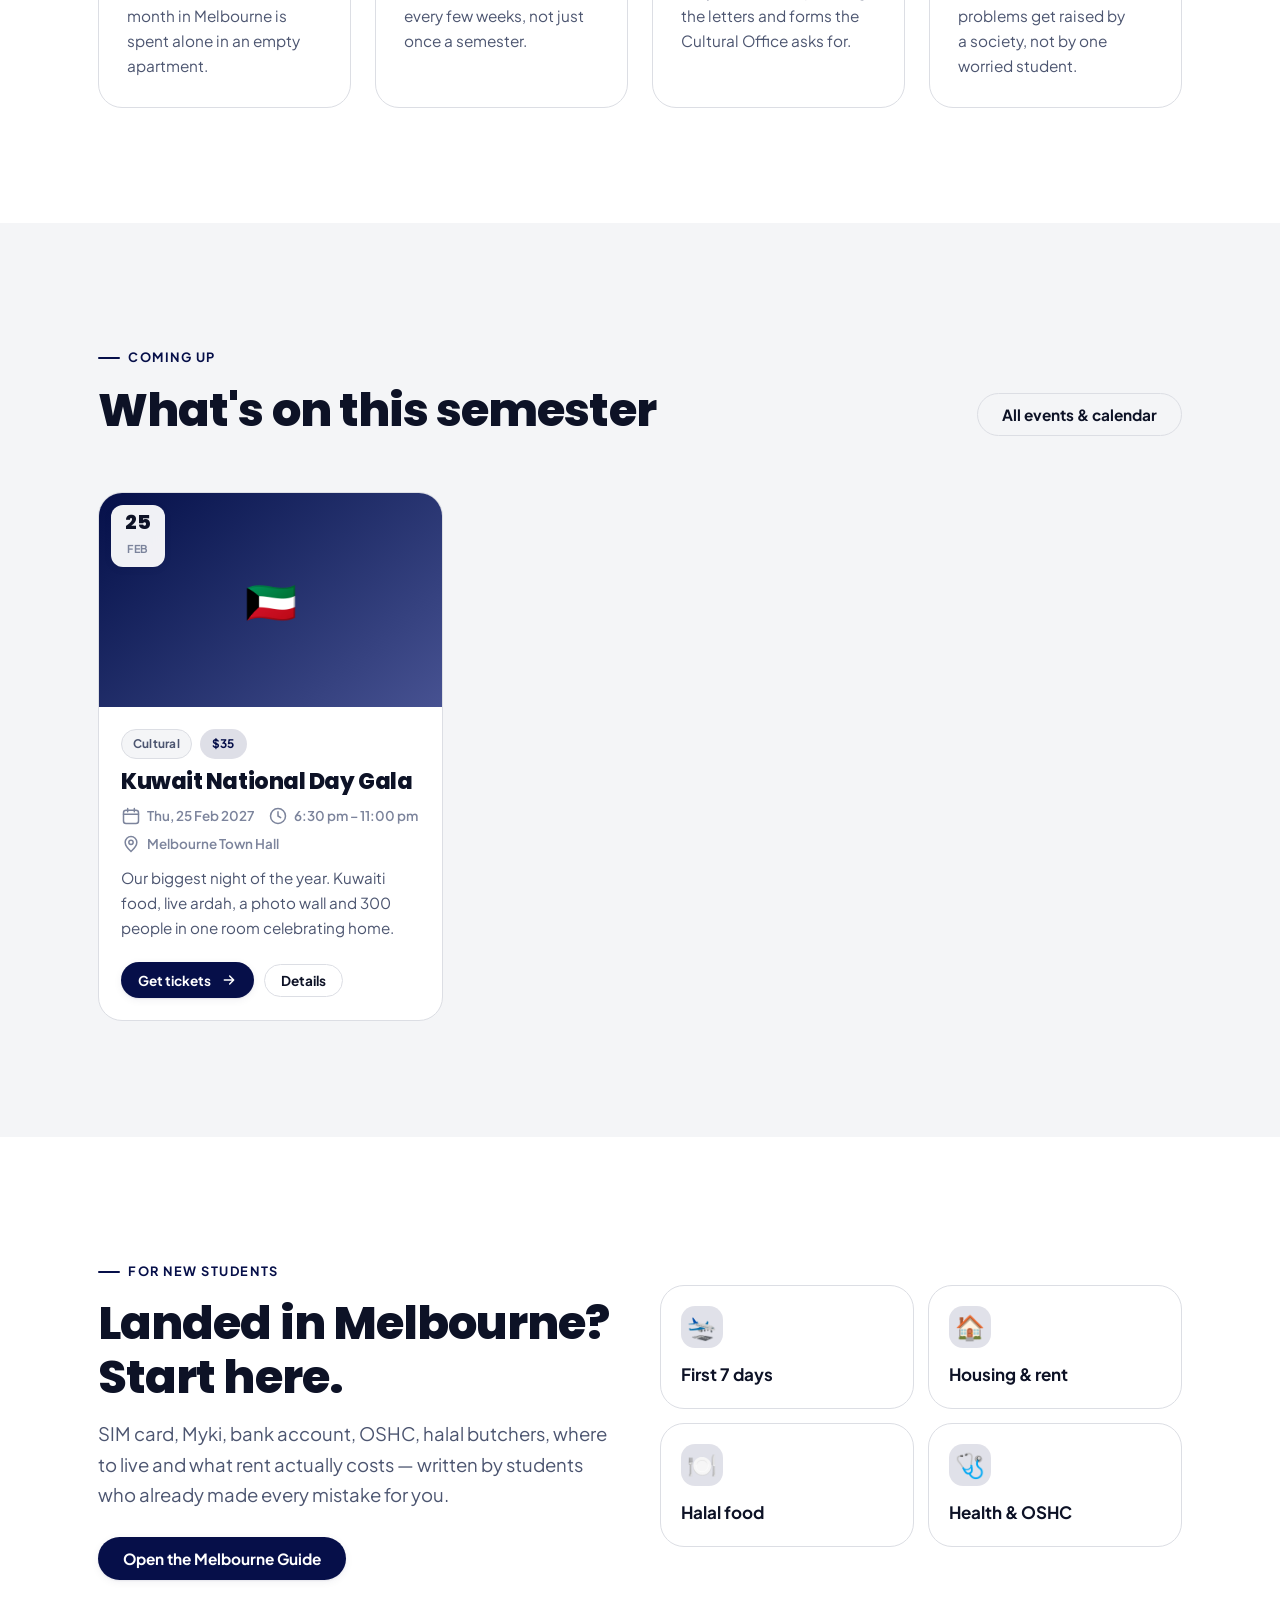
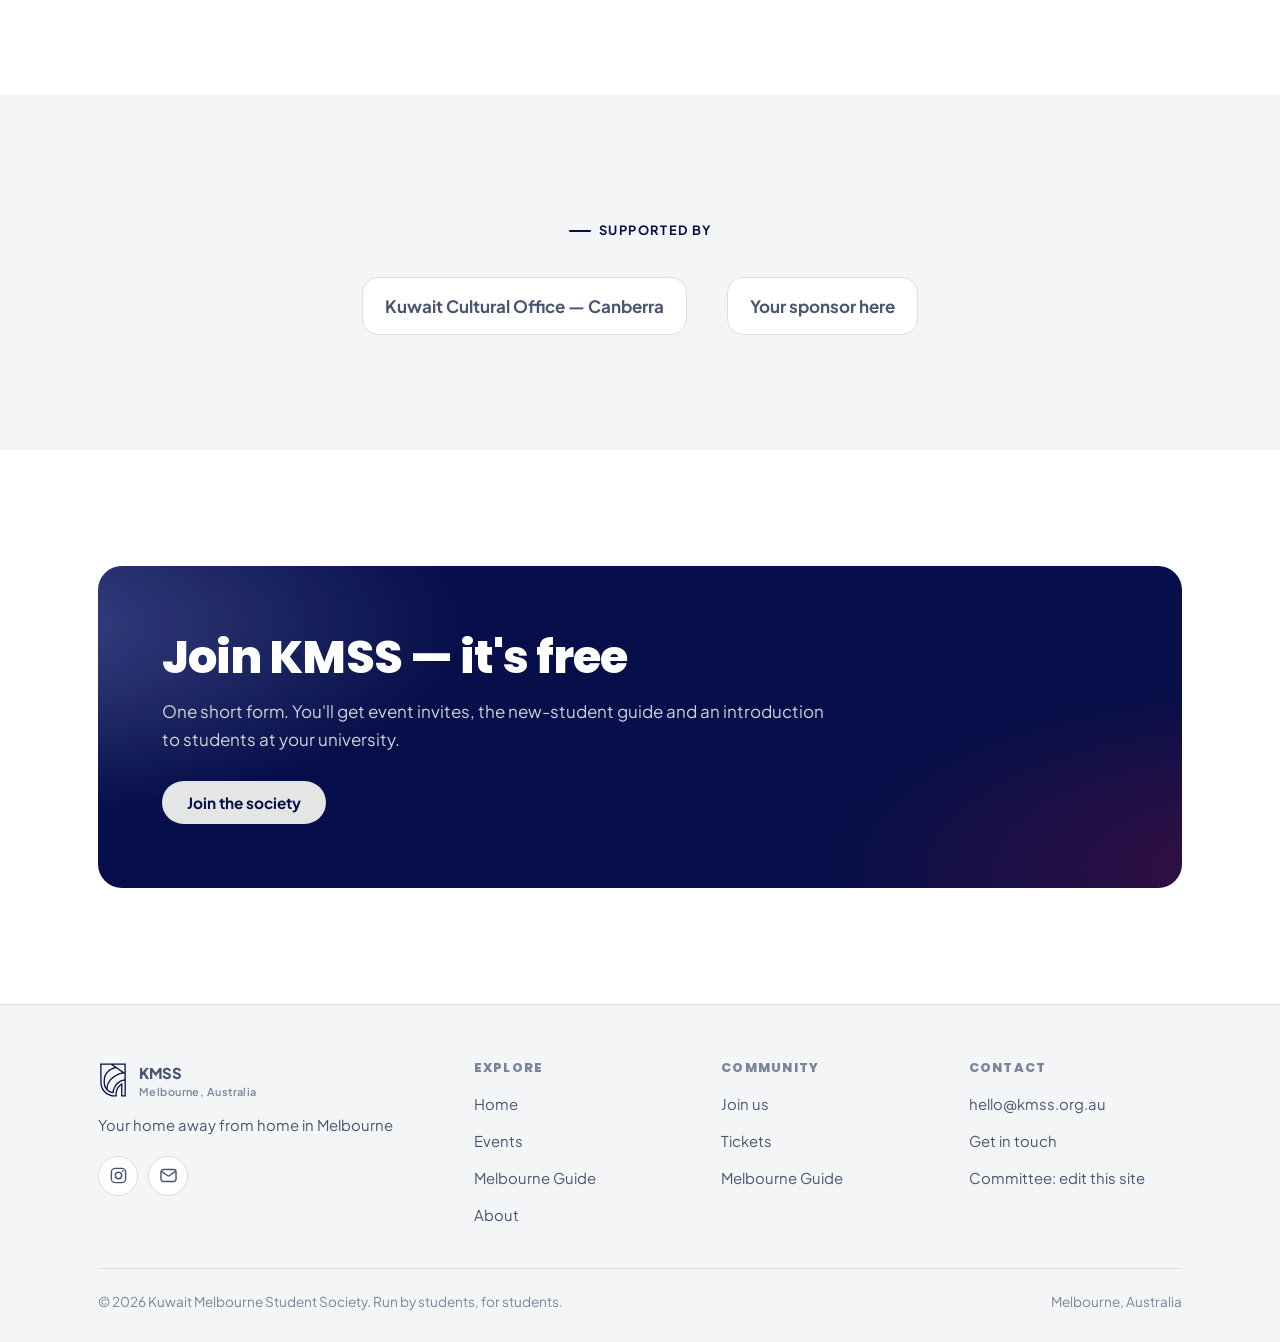
==== commit 1365a7ca: "Apply the official KMSS brand identity Replaces the placeholder palette and stand-in mark with the r" ====
--- a/index.html
+++ b/index.html
@@ -3,18 +3,18 @@
 <head>
 <meta charset="utf-8">
 <meta name="viewport" content="width=device-width, initial-scale=1">
-<title>KMSS — Kuwaiti Melbourne Students Society</title>
-<meta name="description" content="The official home of the Kuwaiti Melbourne Students Society. Events, tickets, and a full Melbourne survival guide for new Kuwaiti students.">
-<meta name="theme-color" content="#0f9b8e">
+<title>KMSS — Kuwait Melbourne Student Society</title>
+<meta name="description" content="The official home of the Kuwait Melbourne Student Society. Events, tickets, and a full Melbourne survival guide for new Kuwaiti students.">
+<meta name="theme-color" content="#060f49">
 <link rel="icon" href="assets/img/favicon.svg" type="image/svg+xml">
 <meta property="og:type" content="website">
-<meta property="og:title" content="KMSS — Kuwaiti Melbourne Students Society">
+<meta property="og:title" content="KMSS — Kuwait Melbourne Student Society">
 <meta property="og:description" content="Events, tickets and the Melbourne guide for Kuwaiti students. Your home away from home.">
 <meta property="og:image" content="assets/img/og.svg">
 <meta name="twitter:card" content="summary_large_image">
 <link rel="preconnect" href="https://fonts.googleapis.com">
 <link rel="preconnect" href="https://fonts.gstatic.com" crossorigin>
-<link href="https://fonts.googleapis.com/css2?family=Plus+Jakarta+Sans:wght@400;600;700;800&family=IBM+Plex+Sans+Arabic:wght@400;500;600;700&display=swap" rel="stylesheet">
+<link href="https://fonts.googleapis.com/css2?family=Plus+Jakarta+Sans:wght@400;600;700&family=Poppins:wght@600;700;800&family=IBM+Plex+Sans+Arabic:wght@400;500;600;700&display=swap" rel="stylesheet">
 <link rel="stylesheet" href="assets/css/theme.css">
 <link rel="stylesheet" href="assets/css/main.css">
 <script>
@@ -37,7 +37,7 @@
     <div class="wrap hero__inner">
       <div>
         <span class="hero__pill"><b data-site="name">KMSS</b>
-          <span data-site="fullName">Kuwaiti Melbourne Students Society</span></span>
+          <span data-site="fullName">Kuwait Melbourne Student Society</span></span>
         <h1 style="margin-top:24px">
           <span class="hl" data-site="tagline">Your home away from home in Melbourne</span>
         </h1>
--- a/assets/css/theme.css
+++ b/assets/css/theme.css
@@ -4,50 +4,58 @@
    THIS IS THE ONLY FILE YOU NEED TO TOUCH TO RE-BRAND THE WHOLE SITE.
    Change a colour here and it updates every page, every button, every card.
 
-   How to change a colour:
-     1. Find the line you want below (they are all labelled).
-     2. Replace the #hex code with yours.
-     3. Save. Done — the whole site follows.
+   OFFICIAL KMSS BRAND COLOURS (taken from the logo artwork):
+     Navy      #060f49   the primary colour — logo, hero, buttons, links
+     Off-white #e4e5e5   the logo's light counterpart — used for tinted panels
 
-   Placeholder palette in use right now: deep "midnight" ink, Gulf teal,
-   warm sand and a coral accent. Swap for your real brand colours anytime.
+   Two supporting colours are derived from those, used sparingly:
+     Red   #c8102e   small highlights only (featured badges, accents)
+     Gold  #c9992e   rare highlights (stars, "featured" markers)
+   If you'd rather the site were navy-and-white only, set --accent and --gold
+   to the same value as --brand and everything stays on-brand.
    ========================================================================== */
 
 :root {
   /* ---- BRAND COLOURS -------------------------------------------------- */
-  --brand:            #0f9b8e;   /* Main brand colour: buttons, links, highlights */
-  --brand-dark:       #0a7a70;   /* Darker version, used for hover states        */
-  --brand-light:      #6fd8cd;   /* Lighter version, used on dark backgrounds    */
-  --accent:           #f2704a;   /* Accent / "fun" colour: badges, hover pops    */
-  --accent-soft:      #ffe8e0;   /* Very light accent, for tinted backgrounds    */
-  --sand:             #e9dfd0;   /* Warm neutral, section dividers & panels      */
-  --gold:             #d9a441;   /* Small highlights: stars, "featured" tags     */
+  --brand:            #060f49;   /* KMSS navy. Buttons, links, highlights.       */
+  --brand-dark:       #101d63;   /* Used for hover states on navy buttons.       */
+  --brand-light:      #8d9ae0;   /* Light navy, for text/accents ON dark navy.   */
+  --on-brand:         #ffffff;   /* Text colour that sits ON a navy button.      */
+  --accent:           #c8102e;   /* Accent colour: badges, small highlights.     */
+  --accent-soft:      #fdeaed;   /* Very light accent, for tinted backgrounds.   */
+  --sand:             #e4e5e5;   /* KMSS off-white. Panels and dividers.         */
+  --gold:             #c9992e;   /* Rare highlights: stars, "featured" tags.     */
 
   /* ---- INK & SURFACES (light mode) ------------------------------------ */
-  --ink:              #101820;   /* Main text colour            */
-  --ink-soft:         #4a5560;   /* Secondary text / paragraphs */
-  --ink-faint:        #7b8792;   /* Captions, meta, timestamps  */
-  --deep:             #101820;   /* Always-dark panels (hero, call-to-action bands).
-                                    Stays dark in BOTH light and dark mode.   */
+  --ink:              #0d1226;   /* Main text colour            */
+  --ink-soft:         #4c5570;   /* Secondary text / paragraphs */
+  --ink-faint:        #7c849c;   /* Captions, meta, timestamps  */
+  --deep:             #060f49;   /* Always-dark panels (hero, call-to-action bands).
+                                    This is the KMSS navy and stays dark in BOTH
+                                    light and dark mode.                        */
+  --deep-fg:          #e4e5e5;   /* The KMSS off-white. Text and buttons that sit
+                                    ON the navy. Deliberately NOT redefined in
+                                    dark mode — those panels are always navy.   */
   --surface:          #ffffff;   /* Page background             */
-  --surface-2:        #f7f5f1;   /* Alternating section background */
-  --surface-3:        #efece6;   /* Cards on tinted sections    */
-  --line:             #e3e0da;   /* Borders and hairlines       */
+  --surface-2:        #f4f5f7;   /* Alternating section background */
+  --surface-3:        #e4e5e5;   /* Cards on tinted sections (the brand off-white) */
+  --line:             #dcdee4;   /* Borders and hairlines       */
 
   /* ---- TYPOGRAPHY ----------------------------------------------------- */
+  /* Poppins is the closest free match to the geometric sans in the KMSS logo. */
   --font-en: 'Plus Jakarta Sans', 'Segoe UI', system-ui, -apple-system, sans-serif;
   --font-ar: 'IBM Plex Sans Arabic', 'Segoe UI', Tahoma, sans-serif;
-  --font-display: var(--font-en);   /* Headings */
-  --font-body:    var(--font-en);   /* Body text */
+  --font-display: 'Poppins', var(--font-en);   /* Headings  */
+  --font-body:    var(--font-en);              /* Body text */
 
   /* ---- SHAPE & DEPTH -------------------------------------------------- */
   --radius-sm: 10px;
   --radius:    16px;
   --radius-lg: 24px;
   --radius-pill: 999px;
-  --shadow-sm: 0 1px 2px rgba(16, 24, 32, .06), 0 2px 8px rgba(16, 24, 32, .05);
-  --shadow:    0 4px 12px rgba(16, 24, 32, .07), 0 12px 32px rgba(16, 24, 32, .07);
-  --shadow-lg: 0 8px 24px rgba(16, 24, 32, .10), 0 24px 64px rgba(16, 24, 32, .12);
+  --shadow-sm: 0 1px 2px rgba(6, 15, 73, .07), 0 2px 8px rgba(6, 15, 73, .06);
+  --shadow:    0 4px 12px rgba(6, 15, 73, .08), 0 12px 32px rgba(6, 15, 73, .08);
+  --shadow-lg: 0 8px 24px rgba(6, 15, 73, .12), 0 24px 64px rgba(6, 15, 73, .14);
   --ring: 0 0 0 3px color-mix(in srgb, var(--brand) 28%, transparent);
 
   /* ---- LAYOUT --------------------------------------------------------- */
@@ -64,52 +72,55 @@
 /* ==========================================================================
    DARK MODE — automatically follows the visitor's device setting,
    and can be toggled with the moon button in the navbar.
+   The navy is lightened here so text and buttons stay readable on a dark page.
    ========================================================================== */
 :root[data-theme="dark"] {
-  --brand:       #34c6b6;
-  --brand-dark:  #1fa596;
-  --brand-light: #8fe6db;
-  --accent:      #ff8460;
-  --accent-soft: #3a2620;
-  --sand:        #2a2f36;
-  --gold:        #e5b55c;
+  --brand:       #7f8fe8;
+  --brand-dark:  #98a5ee;
+  --brand-light: #b9c2f4;
+  --on-brand:    #060f49;
+  --accent:      #ff6b81;
+  --accent-soft: #3a1620;
+  --sand:        #232a4d;
+  --gold:        #dfb45c;
 
-  --ink:         #f2f5f7;
-  --ink-soft:    #b3bdc7;
-  --ink-faint:   #7e8b97;
-  --deep:        #070b11;
-  --surface:     #0d1117;
-  --surface-2:   #141a22;
-  --surface-3:   #1b232d;
-  --line:        #263040;
+  --ink:         #eef0f8;
+  --ink-soft:    #aab2cc;
+  --ink-faint:   #7a83a3;
+  --deep:        #040a2e;
+  --surface:     #080c1e;
+  --surface-2:   #0e1430;
+  --surface-3:   #151c40;
+  --line:        #232c55;
 
-  --shadow-sm: 0 1px 2px rgba(0,0,0,.4);
-  --shadow:    0 4px 14px rgba(0,0,0,.45);
-  --shadow-lg: 0 16px 48px rgba(0,0,0,.55);
+  --shadow-sm: 0 1px 2px rgba(0,0,0,.45);
+  --shadow:    0 4px 14px rgba(0,0,0,.5);
+  --shadow-lg: 0 16px 48px rgba(0,0,0,.6);
 }
 
 @media (prefers-color-scheme: dark) {
   :root:not([data-theme="light"]) {
-    --brand:       #34c6b6;
-    --brand-dark:  #1fa596;
-    --brand-light: #8fe6db;
-    --accent:      #ff8460;
-    --accent-soft: #3a2620;
-    --sand:        #2a2f36;
-    --gold:        #e5b55c;
+    --brand:       #7f8fe8;
+    --brand-dark:  #98a5ee;
+    --brand-light: #b9c2f4;
+    --on-brand:    #060f49;
+    --accent:      #ff6b81;
+    --accent-soft: #3a1620;
+    --sand:        #232a4d;
+    --gold:        #dfb45c;
 
-    --ink:         #f2f5f7;
-    --ink-soft:    #b3bdc7;
-    --ink-faint:   #7e8b97;
-    --deep:        #070b11;
-    --surface:     #0d1117;
-    --surface-2:   #141a22;
-    --surface-3:   #1b232d;
-    --line:        #263040;
+    --ink:         #eef0f8;
+    --ink-soft:    #aab2cc;
+    --ink-faint:   #7a83a3;
+    --deep:        #040a2e;
+    --surface:     #080c1e;
+    --surface-2:   #0e1430;
+    --surface-3:   #151c40;
+    --line:        #232c55;
 
-    --shadow-sm: 0 1px 2px rgba(0,0,0,.4);
-    --shadow:    0 4px 14px rgba(0,0,0,.45);
-    --shadow-lg: 0 16px 48px rgba(0,0,0,.55);
+    --shadow-sm: 0 1px 2px rgba(0,0,0,.45);
+    --shadow:    0 4px 14px rgba(0,0,0,.5);
+    --shadow-lg: 0 16px 48px rgba(0,0,0,.6);
   }
 }
 
--- a/assets/css/main.css
+++ b/assets/css/main.css
@@ -90,13 +90,20 @@
 }
 .btn:hover { transform: translateY(-2px); }
 .btn:active { transform: translateY(0); }
-.btn--primary { background: var(--brand); color: #fff; box-shadow: var(--shadow-sm); }
-.btn--primary:hover { background: var(--brand-dark); color: #fff; box-shadow: var(--shadow); }
+.btn--primary { background: var(--brand); color: var(--on-brand); box-shadow: var(--shadow-sm); }
+.btn--primary:hover { background: var(--brand-dark); color: var(--on-brand); box-shadow: var(--shadow); }
 .btn--accent  { background: var(--accent); color: #fff; }
 .btn--accent:hover { background: var(--accent); filter: brightness(.93); color: #fff; }
 .btn--ghost { background: transparent; color: var(--ink); border-color: var(--line); }
 .btn--ghost:hover { border-color: var(--brand); color: var(--brand); background: color-mix(in srgb, var(--brand) 7%, transparent); }
 .btn--light { background: rgba(255,255,255,.14); color: #fff; border-color: rgba(255,255,255,.35); backdrop-filter: blur(6px); }
+
+/* The hero and the call-to-action bands are always KMSS navy, so a navy primary
+   button would vanish into them. Inside those two, primary flips to off-white. */
+.hero .btn--primary, .cta-band .btn--primary {
+  background: var(--deep-fg); color: var(--deep); box-shadow: var(--shadow-sm);
+}
+.hero .btn--primary:hover, .cta-band .btn--primary:hover { background: #fff; color: var(--deep); }
 .btn--light:hover { background: rgba(255,255,255,.24); color: #fff; }
 .btn--sm { padding: 9px 16px; font-size: .85rem; }
 .btn--block { width: 100%; }
@@ -116,7 +123,14 @@
 .nav__inner { display: flex; align-items: center; gap: 20px; height: 100%; }
 .brand { display: flex; align-items: center; gap: 11px; font-weight: 800; color: var(--ink); font-size: 1.02rem; letter-spacing: -.02em; }
 .brand:hover { color: var(--ink); }
-.brand__mark { width: 38px; height: 38px; flex: 0 0 38px; border-radius: 11px; }
+/* The logo is drawn as a mask filled with the current colour, so the single
+   assets/img/logo-mark.svg works on white, on navy and in dark mode. */
+.brand__mark {
+  width: 34px; height: 38px; flex: 0 0 34px;
+  background: var(--brand);
+  -webkit-mask: url("../img/logo-mark.svg") center / contain no-repeat;
+          mask: url("../img/logo-mark.svg") center / contain no-repeat;
+}
 .brand__text small { display: block; font-size: .68rem; font-weight: 600; color: var(--ink-faint); letter-spacing: .04em; line-height: 1.3; }
 
 .nav__links { display: flex; align-items: center; gap: 4px; margin-inline-start: auto; }
@@ -169,9 +183,9 @@
 .hero__bg::before {
   content: ""; position: absolute; inset: -20%;
   background:
-    radial-gradient(48% 55% at 18% 22%, color-mix(in srgb, var(--brand) 68%, transparent) 0%, transparent 62%),
-    radial-gradient(42% 50% at 82% 12%, color-mix(in srgb, var(--accent) 52%, transparent) 0%, transparent 60%),
-    radial-gradient(60% 60% at 60% 96%, color-mix(in srgb, var(--gold) 34%, transparent) 0%, transparent 64%);
+    radial-gradient(50% 58% at 16% 20%, color-mix(in srgb, var(--brand-light) 42%, transparent) 0%, transparent 64%),
+    radial-gradient(44% 52% at 84% 10%, color-mix(in srgb, var(--accent) 24%, transparent) 0%, transparent 62%),
+    radial-gradient(62% 62% at 62% 98%, color-mix(in srgb, var(--gold) 18%, transparent) 0%, transparent 66%);
   filter: blur(6px);
   animation: drift 26s var(--ease) infinite alternate;
 }
@@ -205,7 +219,7 @@
   backdrop-filter: blur(8px);
 }
 :root[dir="rtl"] .hero__pill { padding: 7px 8px 7px 15px; }
-.hero__pill b { background: var(--accent); color: #fff; padding: 3px 10px; border-radius: var(--radius-pill); font-size: .75rem; }
+.hero__pill b { background: var(--deep-fg); color: var(--deep); padding: 3px 10px; border-radius: var(--radius-pill); font-size: .75rem; font-weight: 800; }
 
 .hero__stats { display: flex; flex-wrap: wrap; gap: 12px 34px; margin-top: 44px; padding-top: 28px; border-top: 1px solid rgba(255,255,255,.16); }
 .hero__stat b { display: block; font-family: var(--font-display); font-size: clamp(1.6rem, 3vw, 2.1rem); font-weight: 800; color: #fff; line-height: 1.1; }
@@ -264,7 +278,7 @@
 .tag--brand  { background: color-mix(in srgb, var(--brand) 13%, transparent);  color: var(--brand);  border-color: transparent; }
 .tag--accent { background: color-mix(in srgb, var(--accent) 15%, transparent); color: var(--accent); border-color: transparent; }
 .tag--gold   { background: color-mix(in srgb, var(--gold) 18%, transparent);   color: var(--gold);   border-color: transparent; }
-.tag--free   { background: color-mix(in srgb, var(--brand) 90%, #fff);         color: #fff;          border-color: transparent; }
+.tag--free   { background: var(--brand);                                       color: var(--on-brand); border-color: transparent; }
 .tag--soldout{ background: var(--surface-3); color: var(--ink-faint); border-color: var(--line); }
 
 /* --------------------------------------------------------------------------
@@ -328,7 +342,7 @@
 }
 .cal__cell:nth-child(7n) { border-inline-end: 0; }
 .cal__cell.is-out { background: var(--surface-2); opacity: .55; }
-.cal__cell.is-today .cal__num { background: var(--brand); color: #fff; }
+.cal__cell.is-today .cal__num { background: var(--brand); color: var(--on-brand); }
 .cal__num { font-size: .8rem; font-weight: 700; width: 26px; height: 26px; display: grid; place-items: center; border-radius: 50%; color: var(--ink-soft); }
 .cal__ev {
   font-size: .72rem; font-weight: 700; line-height: 1.3; padding: 4px 7px; border-radius: 7px; cursor: pointer;
@@ -416,7 +430,7 @@
 .checklist li::before {
   counter-increment: step; content: counter(step);
   flex: 0 0 28px; height: 28px; border-radius: 50%; display: grid; place-items: center;
-  background: var(--brand); color: #fff; font-weight: 800; font-size: .82rem;
+  background: var(--brand); color: var(--on-brand); font-weight: 800; font-size: .82rem;
 }
 .checklist b { display: block; }
 .checklist p { font-size: .92rem; color: var(--ink-soft); }
@@ -449,8 +463,8 @@
 .cta-band::before {
   content: ""; position: absolute; inset: -30%; z-index: -1;
   background:
-    radial-gradient(45% 60% at 12% 30%, color-mix(in srgb, var(--brand) 72%, transparent), transparent 62%),
-    radial-gradient(45% 60% at 88% 78%, color-mix(in srgb, var(--accent) 58%, transparent), transparent 62%);
+    radial-gradient(45% 60% at 12% 30%, color-mix(in srgb, var(--brand-light) 40%, transparent), transparent 62%),
+    radial-gradient(45% 60% at 88% 78%, color-mix(in srgb, var(--accent) 28%, transparent), transparent 62%);
 }
 .cta-band h2 { color: #fff; }
 .cta-band p { color: rgba(255,255,255,.8); max-width: 56ch; }
@@ -475,7 +489,7 @@
   background: var(--surface); border: 1px solid var(--line); color: var(--ink-soft);
   transition: all var(--dur) var(--ease);
 }
-.socials a:hover { background: var(--brand); border-color: var(--brand); color: #fff; transform: translateY(-3px); }
+.socials a:hover { background: var(--brand); border-color: var(--brand); color: var(--on-brand); transform: translateY(-3px); }
 
 /* Newsletter / join form */
 .joinform { display: flex; gap: 10px; flex-wrap: wrap; margin-top: 22px; }
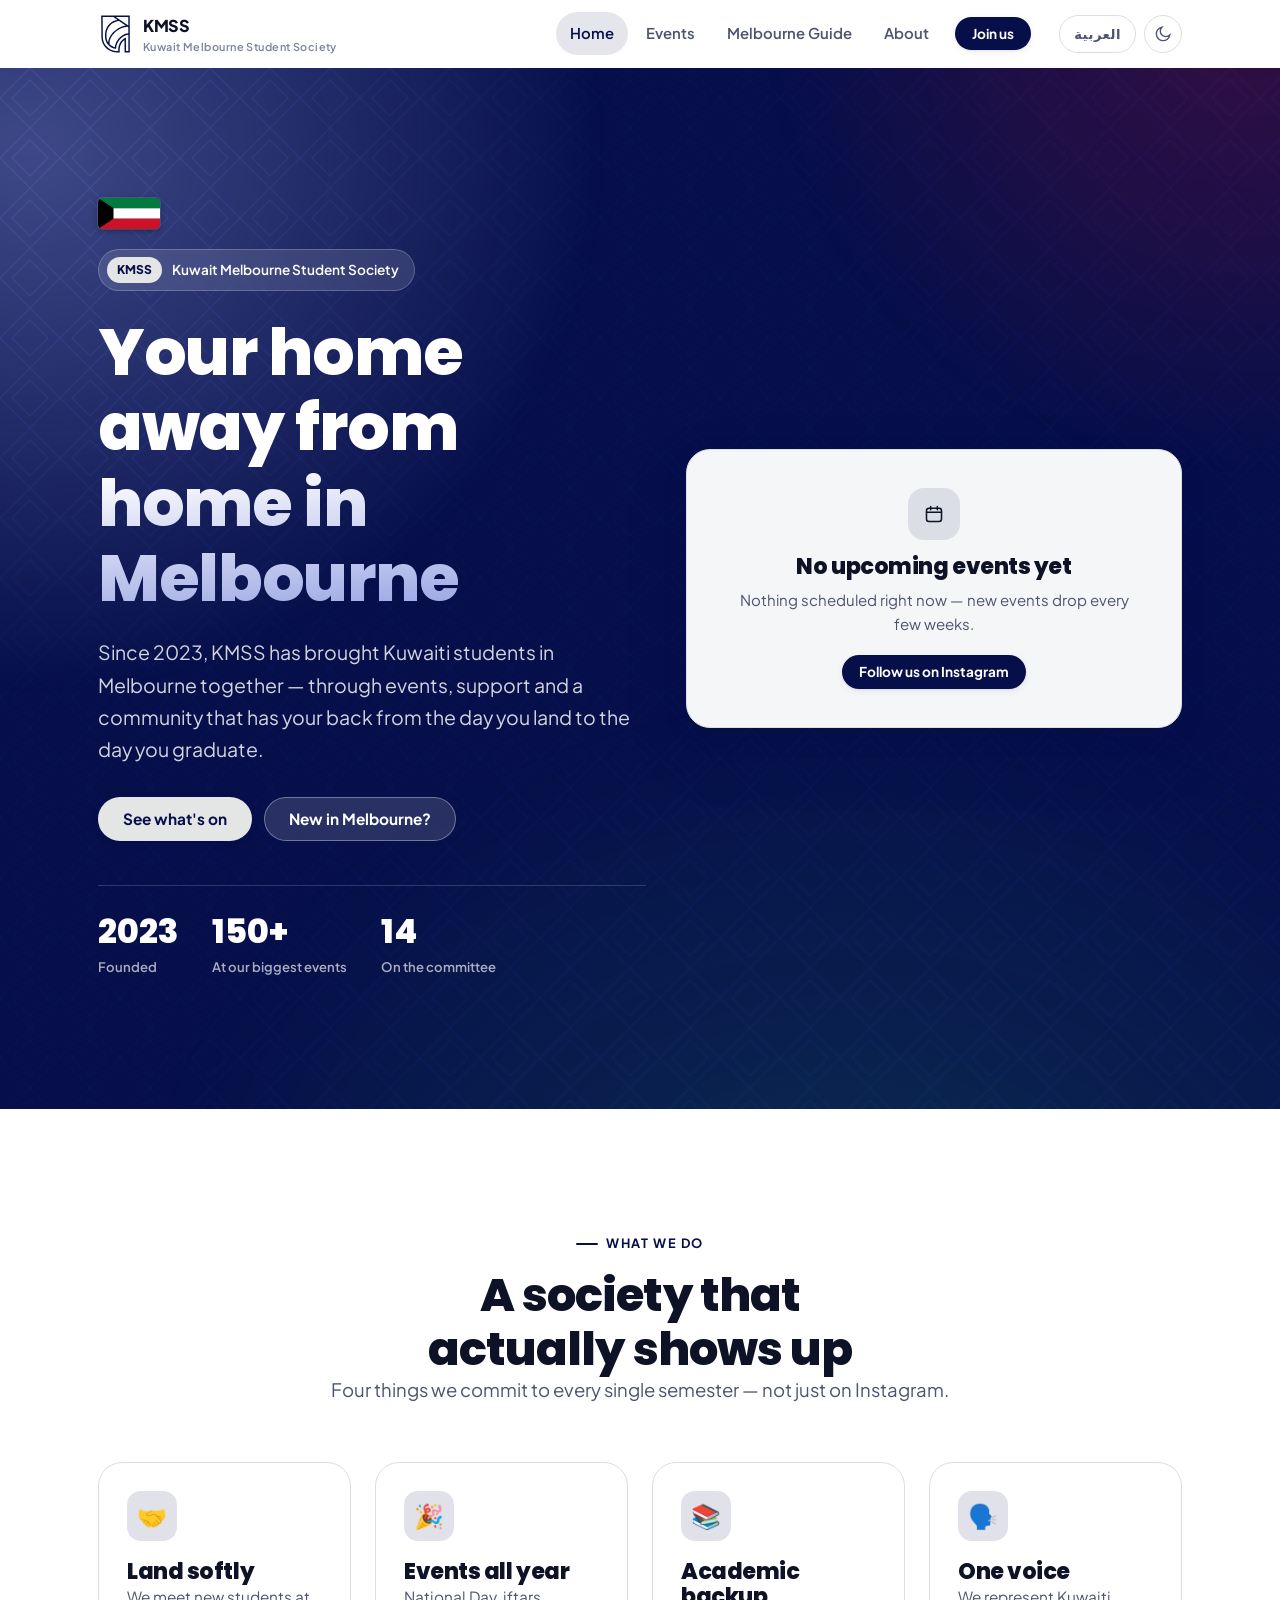
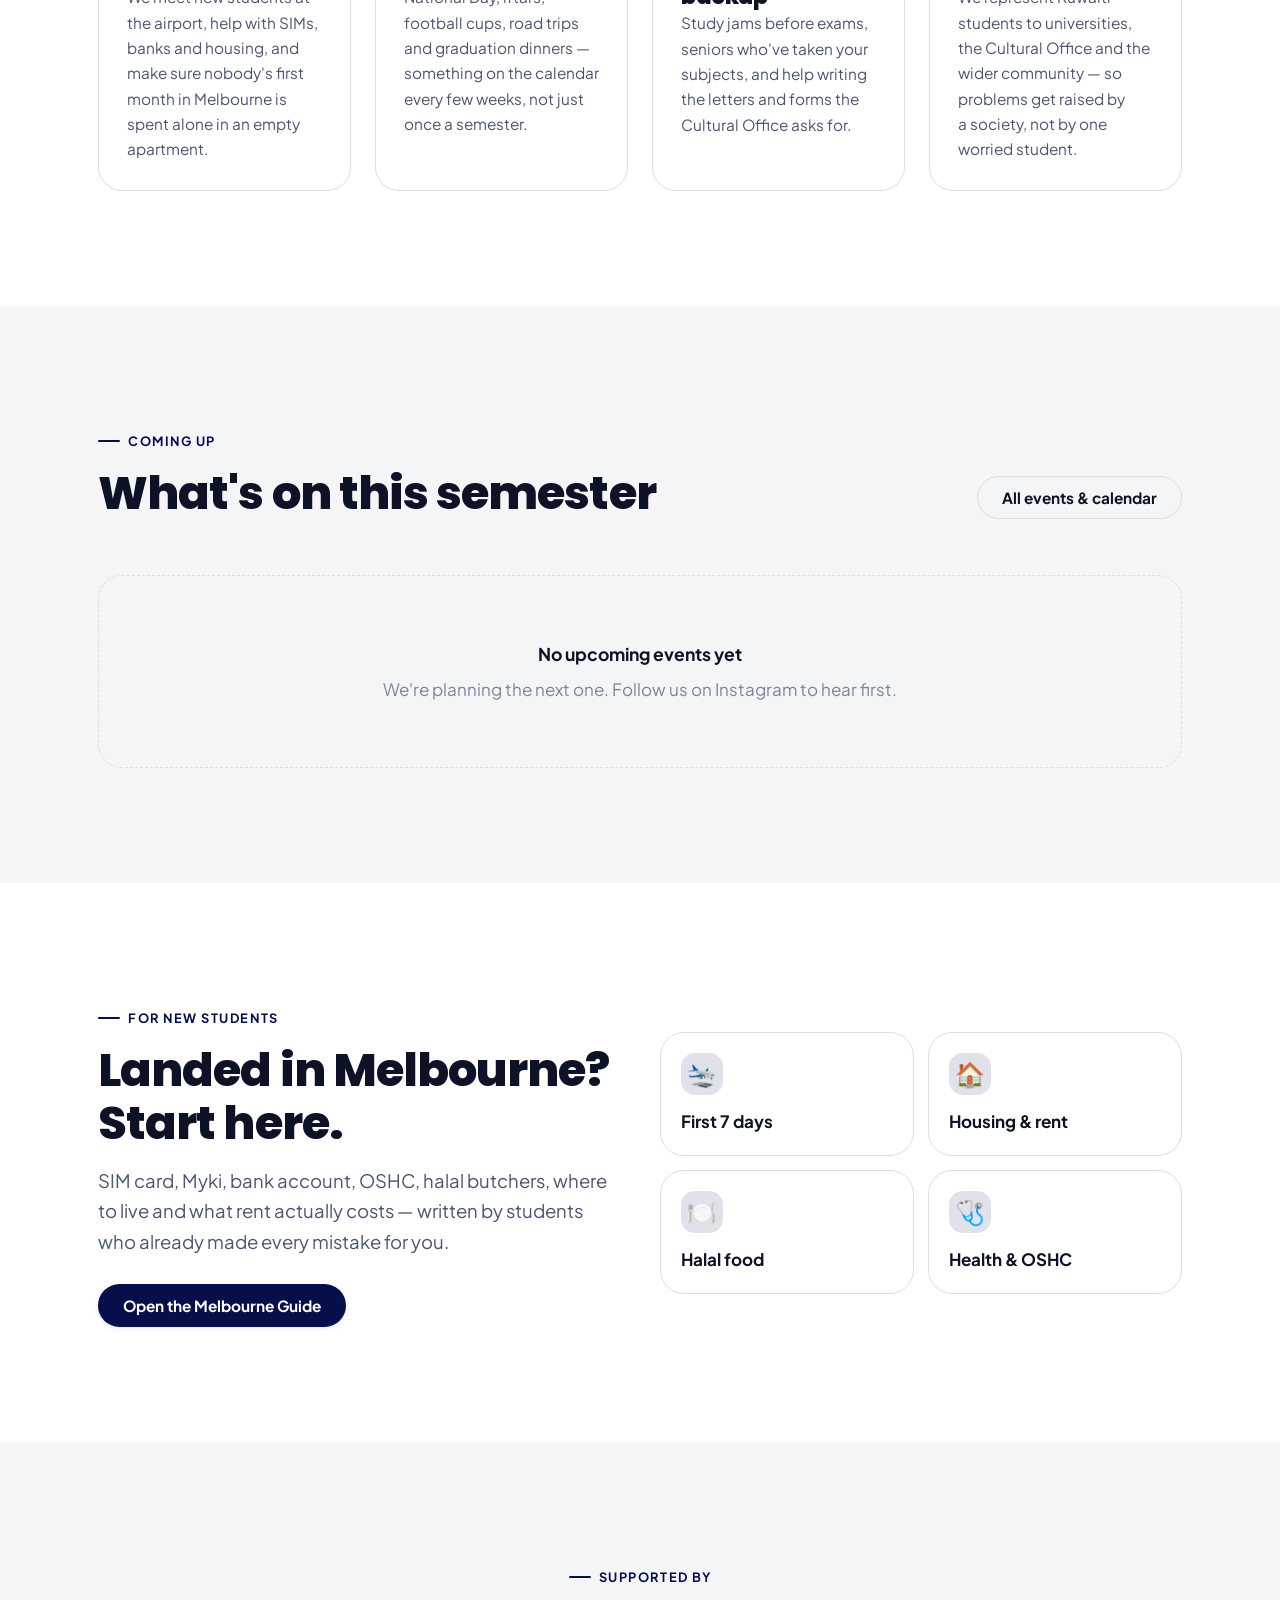
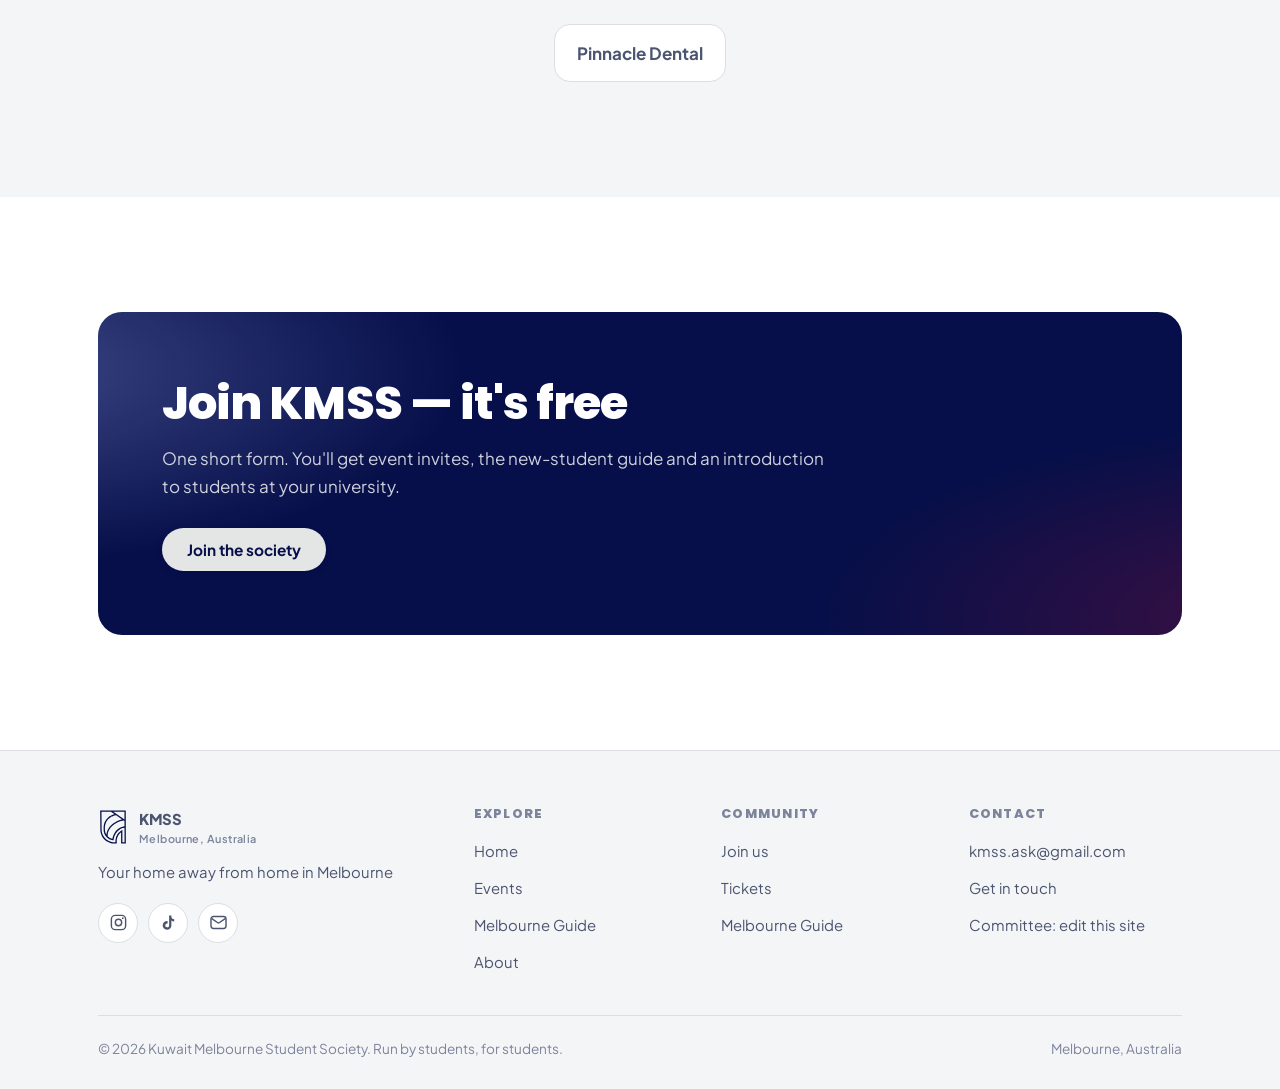
==== commit 96d7a5ca: "Replace the gold headline accent with a Kuwait flag The homepage headline faded into gold, which was" ====
--- a/index.html
+++ b/index.html
@@ -36,6 +36,7 @@
     <div class="hero__pattern"></div>
     <div class="wrap hero__inner">
       <div>
+        <img class="hero__flag" src="assets/img/kw-flag.svg" alt="Flag of Kuwait" width="62" height="31" loading="eager">
         <span class="hero__pill"><b data-site="name">KMSS</b>
           <span data-site="fullName">Kuwait Melbourne Student Society</span></span>
         <h1 style="margin-top:24px">
--- a/assets/css/theme.css
+++ b/assets/css/theme.css
@@ -25,6 +25,13 @@
   --accent-soft:      #fdeaed;   /* Very light accent, for tinted backgrounds.   */
   --sand:             #e4e5e5;   /* KMSS off-white. Panels and dividers.         */
   --gold:             #c9992e;   /* Rare highlights: stars, "featured" tags.     */
+
+  /* ---- KUWAIT FLAG ----------------------------------------------------- */
+  /* The flag itself is drawn with its exact official colours in
+     assets/img/kw-flag.svg and is deliberately NOT themed.
+     This is only the soft green wash in the hero background — the flag's green
+     lifted in brightness so it reads at all against the navy. */
+  --kw-green:         #2ecc80;
 
   /* ---- INK & SURFACES (light mode) ------------------------------------ */
   --ink:              #0d1226;   /* Main text colour            */
--- a/assets/css/main.css
+++ b/assets/css/main.css
@@ -104,6 +104,9 @@
   background: var(--deep-fg); color: var(--deep); box-shadow: var(--shadow-sm);
 }
 .hero .btn--primary:hover, .cta-band .btn--primary:hover { background: #fff; color: var(--deep); }
+/* …except inside the hero's light card, where navy-on-white is correct again. */
+.hero__card .btn--primary { background: var(--brand); color: var(--on-brand); box-shadow: var(--shadow-sm); }
+.hero__card .btn--primary:hover { background: var(--brand-dark); color: var(--on-brand); }
 .btn--light:hover { background: rgba(255,255,255,.24); color: #fff; }
 .btn--sm { padding: 9px 16px; font-size: .85rem; }
 .btn--block { width: 100%; }
@@ -185,7 +188,7 @@
   background:
     radial-gradient(50% 58% at 16% 20%, color-mix(in srgb, var(--brand-light) 42%, transparent) 0%, transparent 64%),
     radial-gradient(44% 52% at 84% 10%, color-mix(in srgb, var(--accent) 24%, transparent) 0%, transparent 62%),
-    radial-gradient(62% 62% at 62% 98%, color-mix(in srgb, var(--gold) 18%, transparent) 0%, transparent 66%);
+    radial-gradient(62% 62% at 62% 98%, color-mix(in srgb, var(--kw-green) 16%, transparent) 0%, transparent 66%);
   filter: blur(6px);
   animation: drift 26s var(--ease) infinite alternate;
 }
@@ -206,9 +209,20 @@
 @media (max-width: 900px) { .hero__inner { grid-template-columns: 1fr; padding-block: 64px 72px; } }
 
 .hero h1 { color: #fff; }
+/* Headline stays clean — a green/white/red run down the text is Italy's
+   tricolour, not Kuwait's. The Kuwaiti identity lives in the flag accent
+   above it (.hero__flag), where the black hoist trapezoid can actually show. */
 .hero h1 .hl {
-  background: linear-gradient(100deg, var(--brand-light), var(--gold));
+  display: block;
+  background: linear-gradient(175deg, #ffffff 0%, #ffffff 45%, var(--brand-light) 100%);
   -webkit-background-clip: text; background-clip: text; color: transparent;
+}
+
+/* The real flag, at a size where the hoist trapezoid is legible. */
+.hero__flag {
+  display: block; width: 62px; height: auto; border-radius: 5px;
+  margin-bottom: 20px;
+  box-shadow: 0 2px 6px rgba(0,0,0,.35), 0 0 0 1px rgba(255,255,255,.16);
 }
 .hero__lede { color: rgba(255,255,255,.82); font-size: clamp(1.05rem, 1.8vw, 1.22rem); max-width: 54ch; margin-top: 20px; }
 .hero__cta { display: flex; flex-wrap: wrap; gap: 12px; margin-top: 32px; }
@@ -233,6 +247,14 @@
 }
 @keyframes floaty { from { transform: translateY(0); } to { transform: translateY(-12px); } }
 .hero__card h3 { margin-block: 6px 4px; }
+.hero__empty { text-align: center; padding: 12px 4px; }
+.hero__empty-icon {
+  width: 52px; height: 52px; margin: 0 auto 14px; border-radius: 16px;
+  display: grid; place-items: center; font-size: 1.5rem;
+  background: color-mix(in srgb, var(--brand) 10%, transparent);
+}
+.hero__empty p { color: var(--ink-soft); font-size: .94rem; margin-top: 8px; }
+.hero__empty .btn { margin-top: 18px; }
 
 /* --------------------------------------------------------------------------
    Cards
@@ -440,9 +462,18 @@
    -------------------------------------------------------------------------- */
 .people { display: grid; gap: 22px; grid-template-columns: repeat(auto-fill, minmax(200px, 1fr)); }
 .person { text-align: center; }
+.team-group + .team-group { margin-top: 44px; }
+.team-group__head {
+  display: flex; align-items: center; gap: 14px; margin-bottom: 24px;
+  font-size: .82rem; font-weight: 800; letter-spacing: .12em; text-transform: uppercase;
+  color: var(--ink-faint);
+}
+.team-group__head::after { content: ""; flex: 1; height: 1px; background: var(--line); }
+:root[lang="ar"] .team-group__head { letter-spacing: 0; text-transform: none; font-size: .95rem; }
+
 .person__avatar {
   width: 108px; height: 108px; border-radius: 50%; margin: 0 auto 14px; object-fit: cover;
-  background: linear-gradient(135deg, var(--brand), var(--accent));
+  background: linear-gradient(135deg, var(--brand), color-mix(in srgb, var(--brand-light) 72%, var(--brand)));
   display: grid; place-items: center; color: #fff; font-family: var(--font-display);
   font-size: 2rem; font-weight: 800; border: 3px solid var(--surface); box-shadow: var(--shadow-sm);
 }
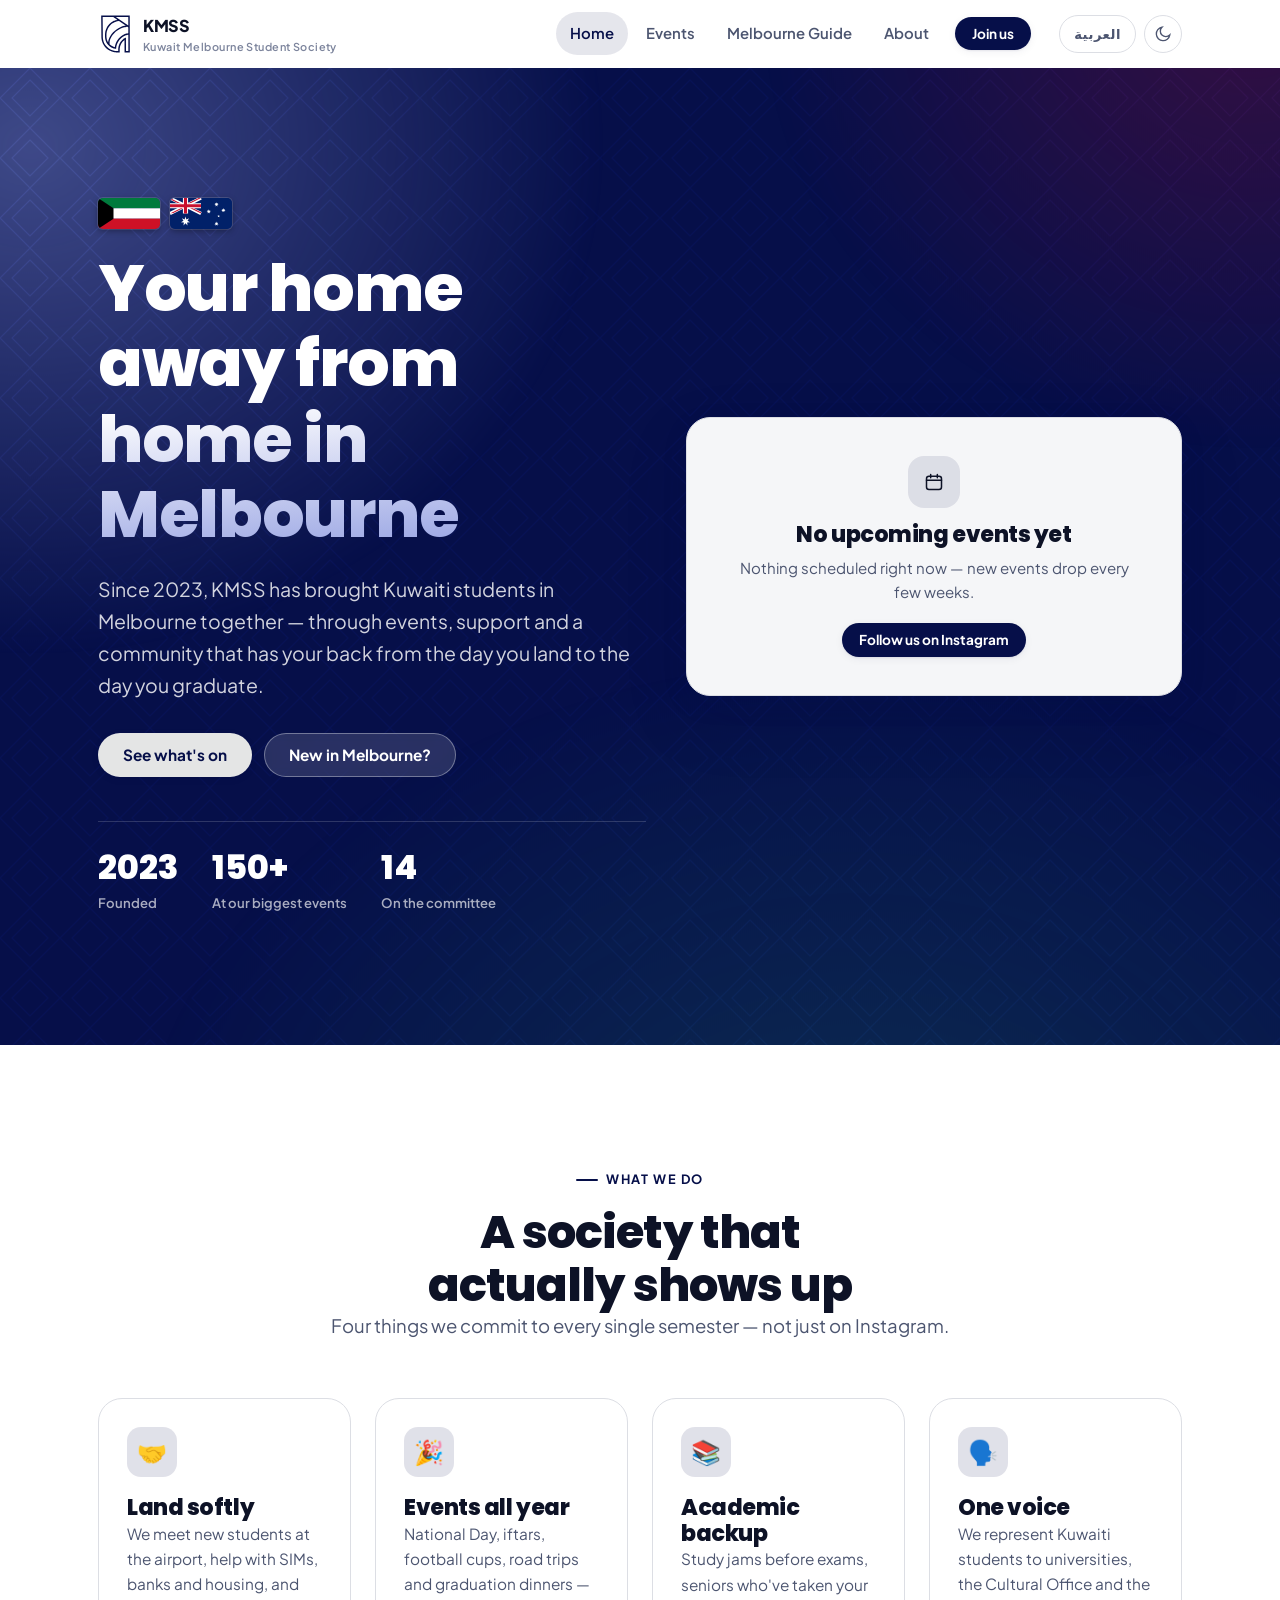
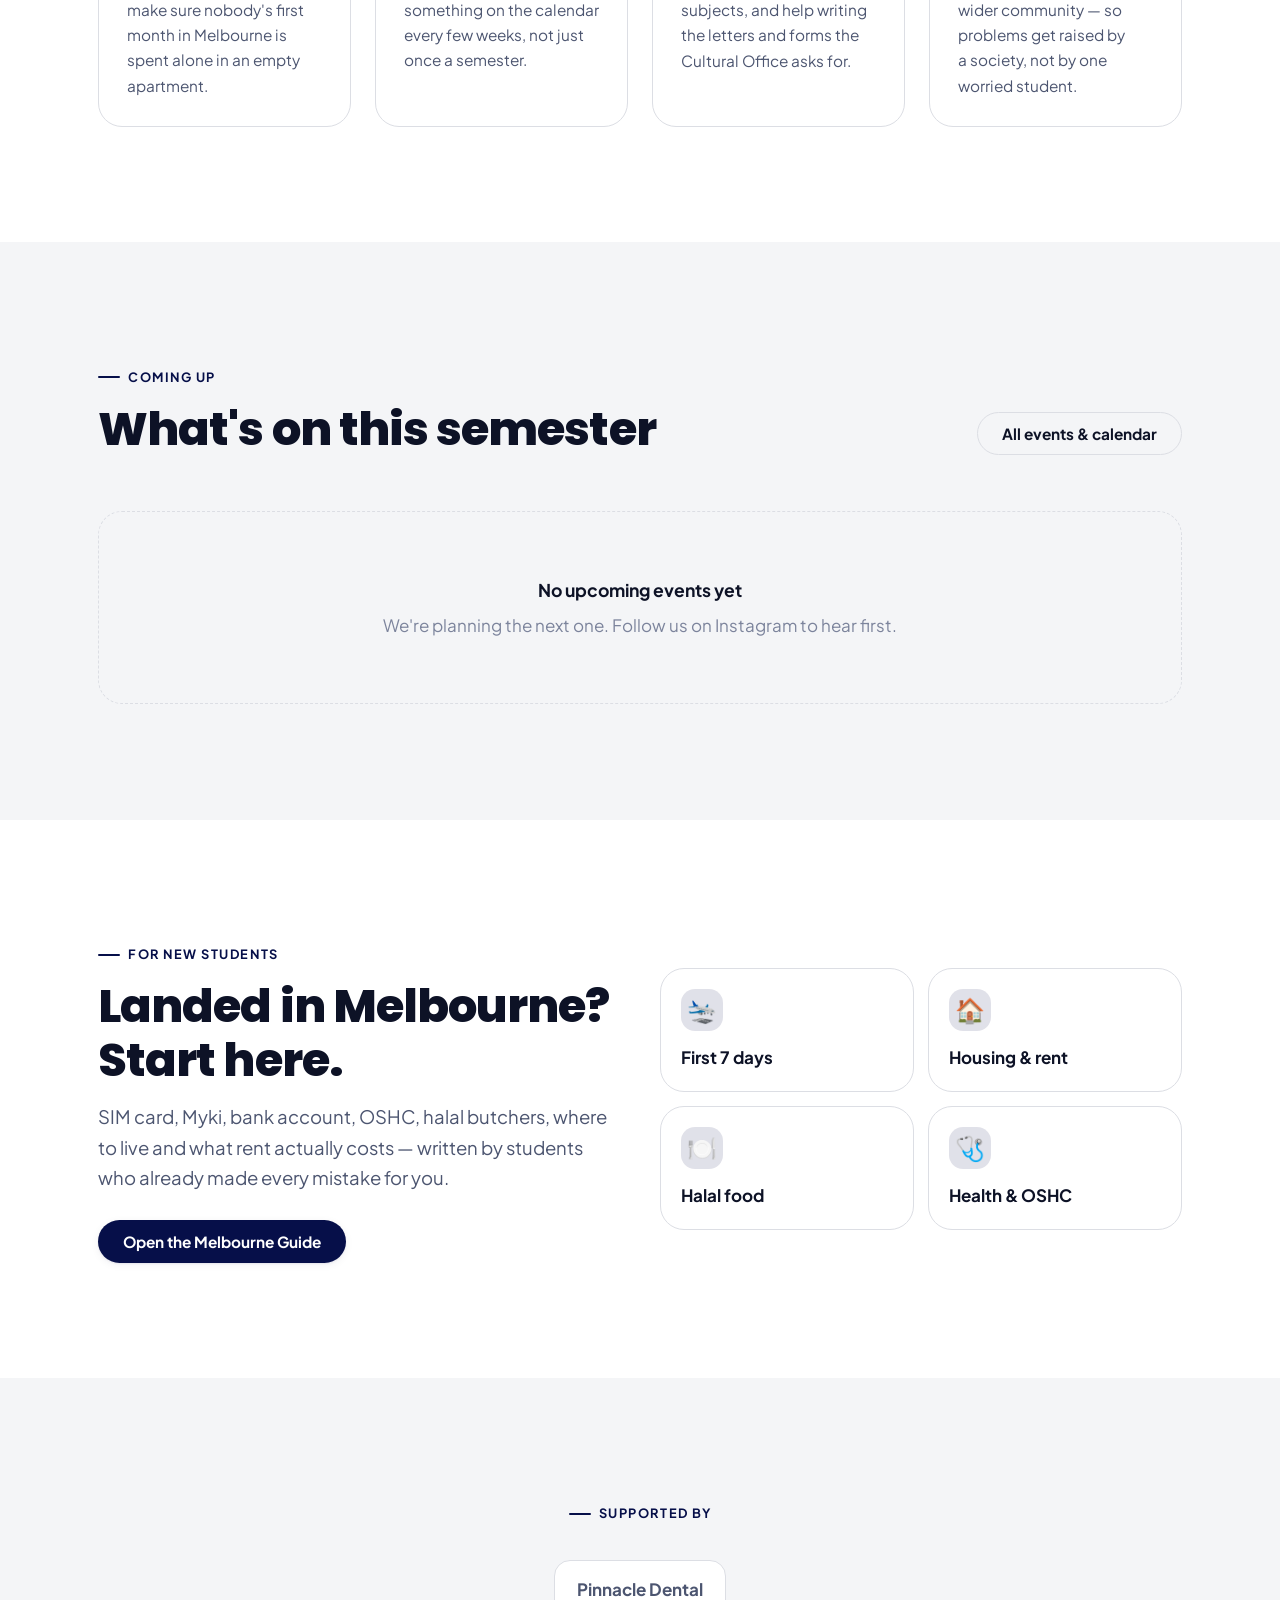
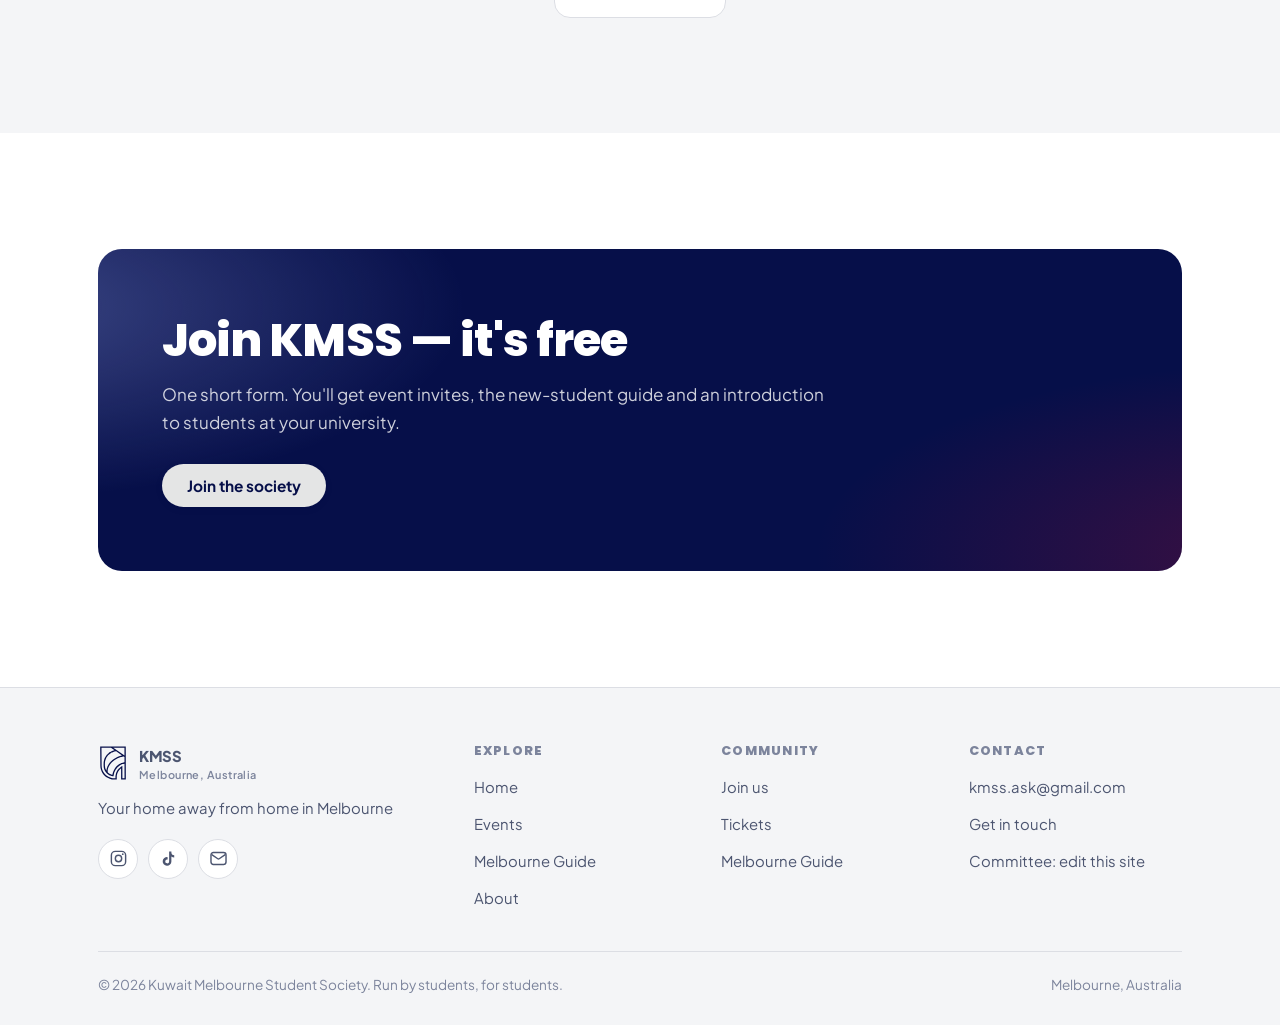
==== commit 41c383d3: "Pair the Kuwait flag with Australia, drop the hero name pill Adds assets/img/au-flag.svg alongside t" ====
--- a/index.html
+++ b/index.html
@@ -36,10 +36,11 @@
     <div class="hero__pattern"></div>
     <div class="wrap hero__inner">
       <div>
-        <img class="hero__flag" src="assets/img/kw-flag.svg" alt="Flag of Kuwait" width="62" height="31" loading="eager">
-        <span class="hero__pill"><b data-site="name">KMSS</b>
-          <span data-site="fullName">Kuwait Melbourne Student Society</span></span>
-        <h1 style="margin-top:24px">
+        <div class="hero__flags">
+          <img src="assets/img/kw-flag.svg" alt="Flag of Kuwait" width="62" height="31" loading="eager">
+          <img src="assets/img/au-flag.svg" alt="Flag of Australia" width="62" height="31" loading="eager">
+        </div>
+        <h1 style="margin-top:22px">
           <span class="hl" data-site="tagline">Your home away from home in Melbourne</span>
         </h1>
         <p class="hero__lede" data-site="intro">
--- a/assets/css/main.css
+++ b/assets/css/main.css
@@ -97,6 +97,10 @@
 .btn--ghost { background: transparent; color: var(--ink); border-color: var(--line); }
 .btn--ghost:hover { border-color: var(--brand); color: var(--brand); background: color-mix(in srgb, var(--brand) 7%, transparent); }
 .btn--light { background: rgba(255,255,255,.14); color: #fff; border-color: rgba(255,255,255,.35); backdrop-filter: blur(6px); }
+.btn--light:hover { background: rgba(255,255,255,.24); color: #fff; }
+.btn--sm { padding: 9px 16px; font-size: .85rem; }
+.btn--block { width: 100%; }
+.btn[disabled], .btn.is-disabled { opacity: .5; pointer-events: none; }
 
 /* The hero and the call-to-action bands are always KMSS navy, so a navy primary
    button would vanish into them. Inside those two, primary flips to off-white. */
@@ -107,10 +111,6 @@
 /* …except inside the hero's light card, where navy-on-white is correct again. */
 .hero__card .btn--primary { background: var(--brand); color: var(--on-brand); box-shadow: var(--shadow-sm); }
 .hero__card .btn--primary:hover { background: var(--brand-dark); color: var(--on-brand); }
-.btn--light:hover { background: rgba(255,255,255,.24); color: #fff; }
-.btn--sm { padding: 9px 16px; font-size: .85rem; }
-.btn--block { width: 100%; }
-.btn[disabled], .btn.is-disabled { opacity: .5; pointer-events: none; }
 
 /* --------------------------------------------------------------------------
    Navigation
@@ -218,23 +218,15 @@
   -webkit-background-clip: text; background-clip: text; color: transparent;
 }
 
-/* The real flag, at a size where the hoist trapezoid is legible. */
-.hero__flag {
+/* Kuwait and Australia, side by side — Kuwaiti students, in Australia.
+   Sized so the hoist trapezoid and the Southern Cross are both legible. */
+.hero__flags { display: flex; gap: 10px; }
+.hero__flags img {
   display: block; width: 62px; height: auto; border-radius: 5px;
-  margin-bottom: 20px;
   box-shadow: 0 2px 6px rgba(0,0,0,.35), 0 0 0 1px rgba(255,255,255,.16);
 }
 .hero__lede { color: rgba(255,255,255,.82); font-size: clamp(1.05rem, 1.8vw, 1.22rem); max-width: 54ch; margin-top: 20px; }
 .hero__cta { display: flex; flex-wrap: wrap; gap: 12px; margin-top: 32px; }
-.hero__pill {
-  display: inline-flex; align-items: center; gap: 10px; padding: 7px 15px 7px 8px;
-  border-radius: var(--radius-pill); background: rgba(255,255,255,.12);
-  border: 1px solid rgba(255,255,255,.22); font-size: .85rem; font-weight: 600; color: #fff;
-  backdrop-filter: blur(8px);
-}
-:root[dir="rtl"] .hero__pill { padding: 7px 8px 7px 15px; }
-.hero__pill b { background: var(--deep-fg); color: var(--deep); padding: 3px 10px; border-radius: var(--radius-pill); font-size: .75rem; font-weight: 800; }
-
 .hero__stats { display: flex; flex-wrap: wrap; gap: 12px 34px; margin-top: 44px; padding-top: 28px; border-top: 1px solid rgba(255,255,255,.16); }
 .hero__stat b { display: block; font-family: var(--font-display); font-size: clamp(1.6rem, 3vw, 2.1rem); font-weight: 800; color: #fff; line-height: 1.1; }
 .hero__stat span { font-size: .82rem; color: rgba(255,255,255,.66); font-weight: 600; }
